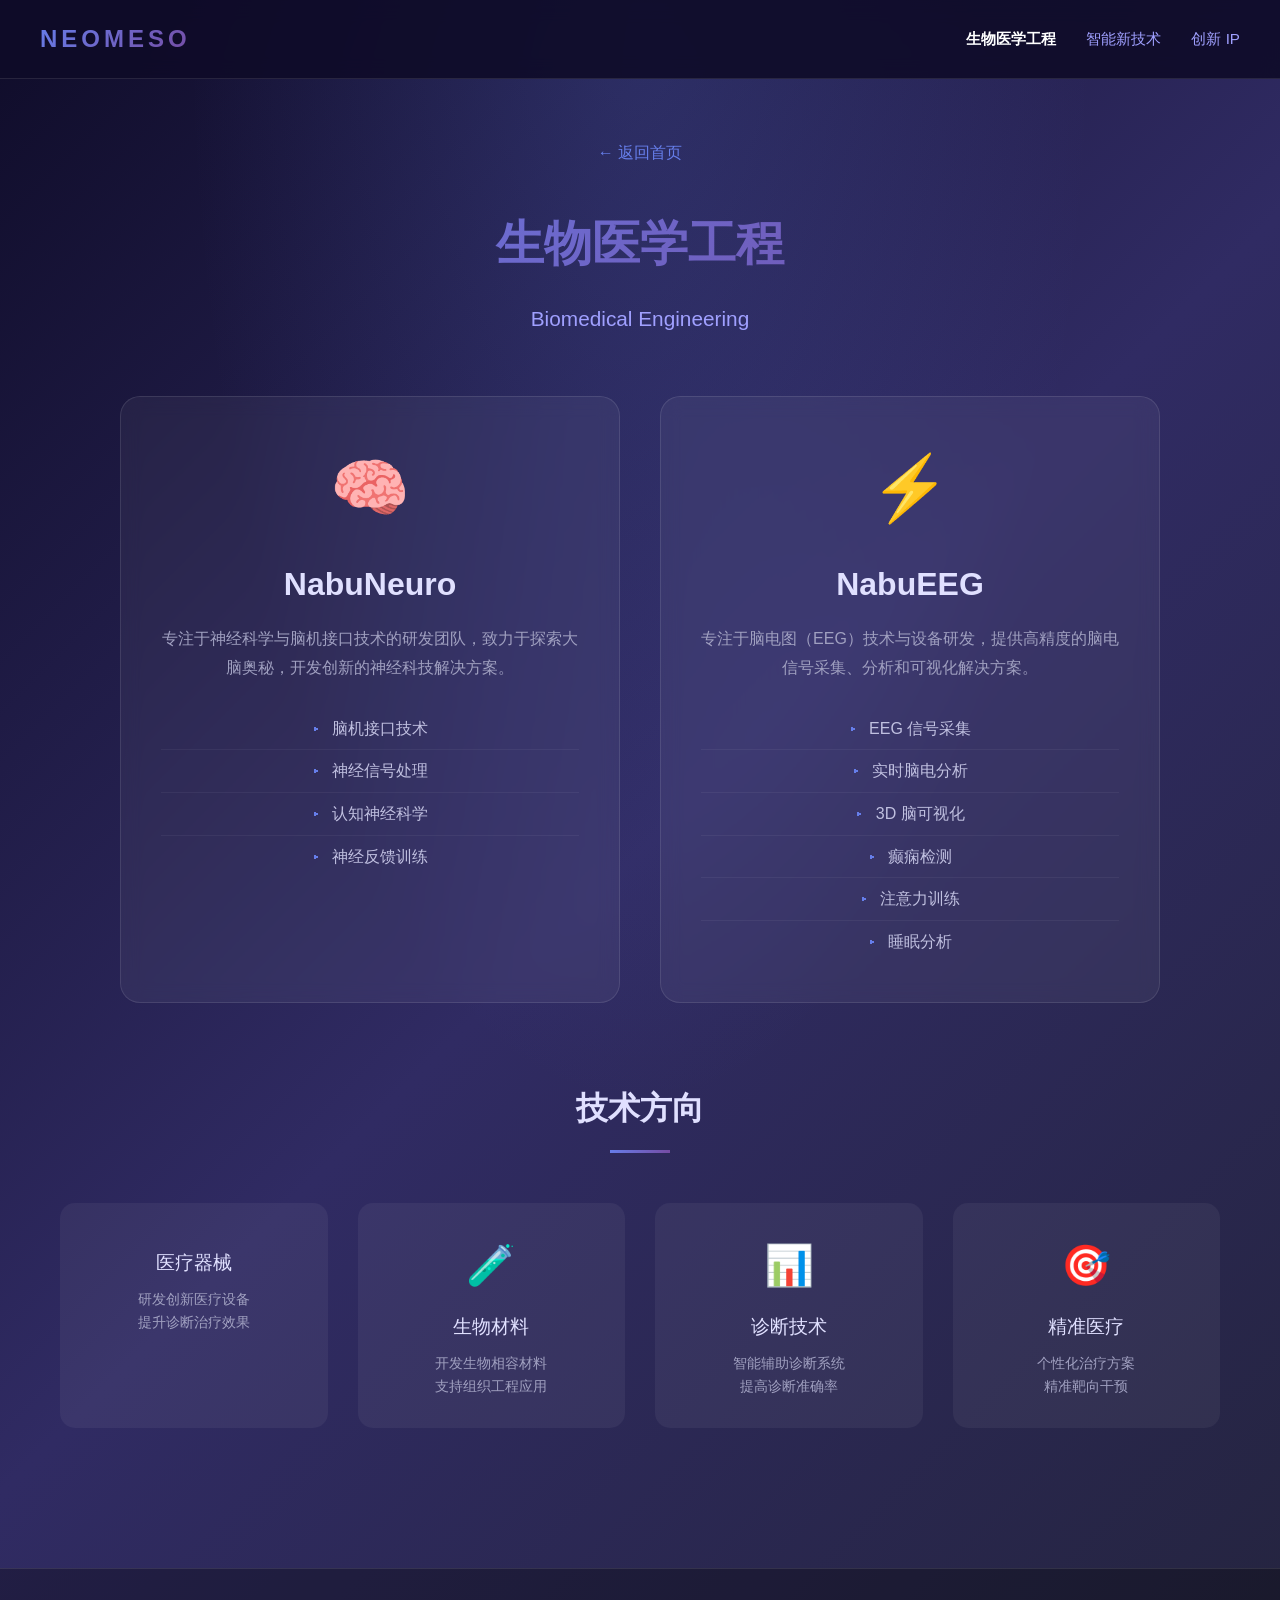
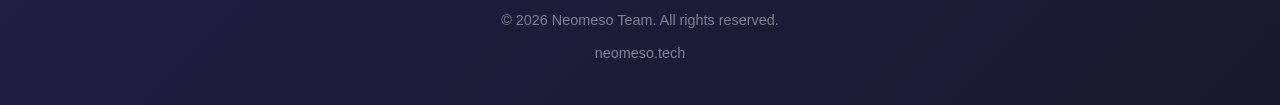
==== bioengineering.html @ b12b389d "更新网站为多页面结构，添加生物医学工程页面（NabuNeuro 和 NabuEEG）" ====
<!DOCTYPE html>
<html lang="zh-CN">
<head>
    <meta charset="UTF-8">
    <meta name="viewport" content="width=device-width, initial-scale=1.0">
    <title>生物医学工程 - Neomeso</title>
    <style>
        * {
            margin: 0;
            padding: 0;
            box-sizing: border-box;
        }

        body {
            font-family: 'Microsoft YaHei', 'PingFang SC', 'Segoe UI', sans-serif;
            background: linear-gradient(135deg, #0f0c29 0%, #302b63 50%, #24243e 100%);
            min-height: 100vh;
            color: #fff;
            line-height: 1.6;
        }

        .navbar {
            position: fixed;
            top: 0;
            left: 0;
            right: 0;
            background: rgba(15, 12, 41, 0.9);
            backdrop-filter: blur(10px);
            padding: 20px 40px;
            display: flex;
            justify-content: space-between;
            align-items: center;
            z-index: 1000;
            border-bottom: 1px solid rgba(255, 255, 255, 0.1);
        }

        .nav-logo {
            font-size: 1.5em;
            font-weight: bold;
            background: linear-gradient(135deg, #667eea 0%, #764ba2 100%);
            -webkit-background-clip: text;
            -webkit-text-fill-color: transparent;
            background-clip: text;
            text-decoration: none;
            letter-spacing: 4px;
        }

        .nav-links {
            display: flex;
            gap: 30px;
        }

        .nav-link {
            color: #a0a0ff;
            text-decoration: none;
            font-size: 0.95em;
            transition: color 0.3s ease;
        }

        .nav-link:hover {
            color: #fff;
        }

        .nav-link.active {
            color: #fff;
            font-weight: bold;
        }

        .hero {
            padding: 140px 20px 60px;
            text-align: center;
            background: radial-gradient(ellipse at top, rgba(102, 126, 234, 0.2) 0%, transparent 50%);
        }

        .page-title {
            font-size: 3em;
            margin-bottom: 20px;
            background: linear-gradient(135deg, #667eea 0%, #764ba2 100%);
            -webkit-background-clip: text;
            -webkit-text-fill-color: transparent;
            background-clip: text;
            animation: fadeInDown 1s ease-out;
        }

        .page-subtitle {
            font-size: 1.3em;
            color: #a0a0ff;
            margin-bottom: 60px;
            animation: fadeInUp 1s ease-out 0.2s both;
        }

        .section-title {
            font-size: 2em;
            text-align: center;
            margin-bottom: 50px;
            color: #e0e0ff;
            position: relative;
        }

        .section-title::after {
            content: '';
            display: block;
            width: 60px;
            height: 3px;
            background: linear-gradient(135deg, #667eea 0%, #764ba2 100%);
            margin: 15px auto 0;
        }

        .subteams {
            display: flex;
            justify-content: center;
            gap: 40px;
            flex-wrap: wrap;
            max-width: 1200px;
            margin: 0 auto 80px;
        }

        .subteam-card {
            background: rgba(255, 255, 255, 0.05);
            backdrop-filter: blur(10px);
            border: 1px solid rgba(255, 255, 255, 0.1);
            border-radius: 20px;
            padding: 40px;
            flex: 1;
            min-width: 300px;
            max-width: 500px;
            transition: all 0.3s ease;
        }

        .subteam-card:hover {
            transform: translateY(-10px);
            background: rgba(255, 255, 255, 0.08);
            border-color: rgba(102, 126, 234, 0.5);
            box-shadow: 0 20px 60px rgba(102, 126, 234, 0.3);
        }

        .subteam-icon {
            font-size: 4em;
            margin-bottom: 20px;
        }

        .subteam-name {
            font-size: 2em;
            color: #e0e0ff;
            margin-bottom: 15px;
        }

        .subteam-desc {
            font-size: 1em;
            color: #a0a0c0;
            line-height: 1.8;
            margin-bottom: 25px;
        }

        .tech-list {
            list-style: none;
            padding: 0;
        }

        .tech-list li {
            padding: 8px 0;
            color: #c0c0e0;
            border-bottom: 1px solid rgba(255, 255, 255, 0.05);
        }

        .tech-list li:last-child {
            border-bottom: none;
        }

        .tech-list li::before {
            content: '▸ ';
            color: #667eea;
            margin-right: 8px;
        }

        .features {
            max-width: 1200px;
            margin: 0 auto 80px;
            padding: 0 20px;
        }

        .feature-grid {
            display: grid;
            grid-template-columns: repeat(auto-fit, minmax(250px, 1fr));
            gap: 30px;
        }

        .feature-item {
            background: rgba(255, 255, 255, 0.05);
            border-radius: 15px;
            padding: 30px;
            text-align: center;
            transition: all 0.3s ease;
        }

        .feature-item:hover {
            background: rgba(255, 255, 255, 0.08);
            transform: translateY(-5px);
        }

        .feature-icon {
            font-size: 2.5em;
            margin-bottom: 15px;
        }

        .feature-title {
            font-size: 1.2em;
            color: #e0e0ff;
            margin-bottom: 10px;
        }

        .feature-desc {
            font-size: 0.9em;
            color: #a0a0c0;
        }

        .footer {
            background: rgba(0, 0, 0, 0.3);
            padding: 40px 20px;
            text-align: center;
            border-top: 1px solid rgba(255, 255, 255, 0.1);
        }

        .footer p {
            color: #808090;
            font-size: 0.9em;
        }

        .back-link {
            display: inline-block;
            margin-bottom: 40px;
            color: #667eea;
            text-decoration: none;
            font-size: 1em;
            transition: all 0.3s ease;
        }

        .back-link:hover {
            color: #a0a0ff;
            transform: translateX(-5px);
        }

        @keyframes fadeInDown {
            from {
                opacity: 0;
                transform: translateY(-30px);
            }
            to {
                opacity: 1;
                transform: translateY(0);
            }
        }

        @keyframes fadeInUp {
            from {
                opacity: 0;
                transform: translateY(30px);
            }
            to {
                opacity: 1;
                transform: translateY(0);
            }
        }

        @media (max-width: 768px) {
            .navbar {
                padding: 15px 20px;
                flex-direction: column;
                gap: 15px;
            }
            .nav-links {
                gap: 20px;
            }
            .page-title {
                font-size: 2em;
            }
            .subteams {
                flex-direction: column;
                align-items: center;
            }
            .subteam-card {
                max-width: 100%;
            }
        }
    </style>
</head>
<body>
    <nav class="navbar">
        <a href="index.html" class="nav-logo">NEOMESO</a>
        <div class="nav-links">
            <a href="bioengineering.html" class="nav-link active">生物医学工程</a>
            <a href="ai.html" class="nav-link">智能新技术</a>
            <a href="ip.html" class="nav-link">创新 IP</a>
        </div>
    </nav>

    <div class="hero">
        <a href="index.html" class="back-link">← 返回首页</a>
        <h1 class="page-title">生物医学工程</h1>
        <p class="page-subtitle">Biomedical Engineering</p>

        <div class="subteams">
            <div class="subteam-card">
                <div class="subteam-icon">🧠</div>
                <h2 class="subteam-name">NabuNeuro</h2>
                <p class="subteam-desc">
                    专注于神经科学与脑机接口技术的研发团队，致力于探索大脑奥秘，开发创新的神经科技解决方案。
                </p>
                <ul class="tech-list">
                    <li>脑机接口技术</li>
                    <li>神经信号处理</li>
                    <li>认知神经科学</li>
                    <li>神经反馈训练</li>
                </ul>
            </div>

            <div class="subteam-card">
                <div class="subteam-icon">⚡</div>
                <h2 class="subteam-name">NabuEEG</h2>
                <p class="subteam-desc">
                    专注于脑电图（EEG）技术与设备研发，提供高精度的脑电信号采集、分析和可视化解决方案。
                </p>
                <ul class="tech-list">
                    <li>EEG 信号采集</li>
                    <li>实时脑电分析</li>
                    <li>3D 脑可视化</li>
                    <li>癫痫检测</li>
                    <li>注意力训练</li>
                    <li>睡眠分析</li>
                </ul>
            </div>
        </div>

        <h2 class="section-title">技术方向</h2>
        <div class="features">
            <div class="feature-grid">
                <div class="feature-item">
                    <div class="feature-icon"></div>
                    <div class="feature-title">医疗器械</div>
                    <div class="feature-desc">研发创新医疗设备<br>提升诊断治疗效果</div>
                </div>
                <div class="feature-item">
                    <div class="feature-icon">🧪</div>
                    <div class="feature-title">生物材料</div>
                    <div class="feature-desc">开发生物相容材料<br>支持组织工程应用</div>
                </div>
                <div class="feature-item">
                    <div class="feature-icon">📊</div>
                    <div class="feature-title">诊断技术</div>
                    <div class="feature-desc">智能辅助诊断系统<br>提高诊断准确率</div>
                </div>
                <div class="feature-item">
                    <div class="feature-icon">🎯</div>
                    <div class="feature-title">精准医疗</div>
                    <div class="feature-desc">个性化治疗方案<br>精准靶向干预</div>
                </div>
            </div>
        </div>
    </div>

    <footer class="footer">
        <p>© 2026 Neomeso Team. All rights reserved.</p>
        <p style="margin-top: 10px;">neomeso.tech</p>
    </footer>
</body>
</html>
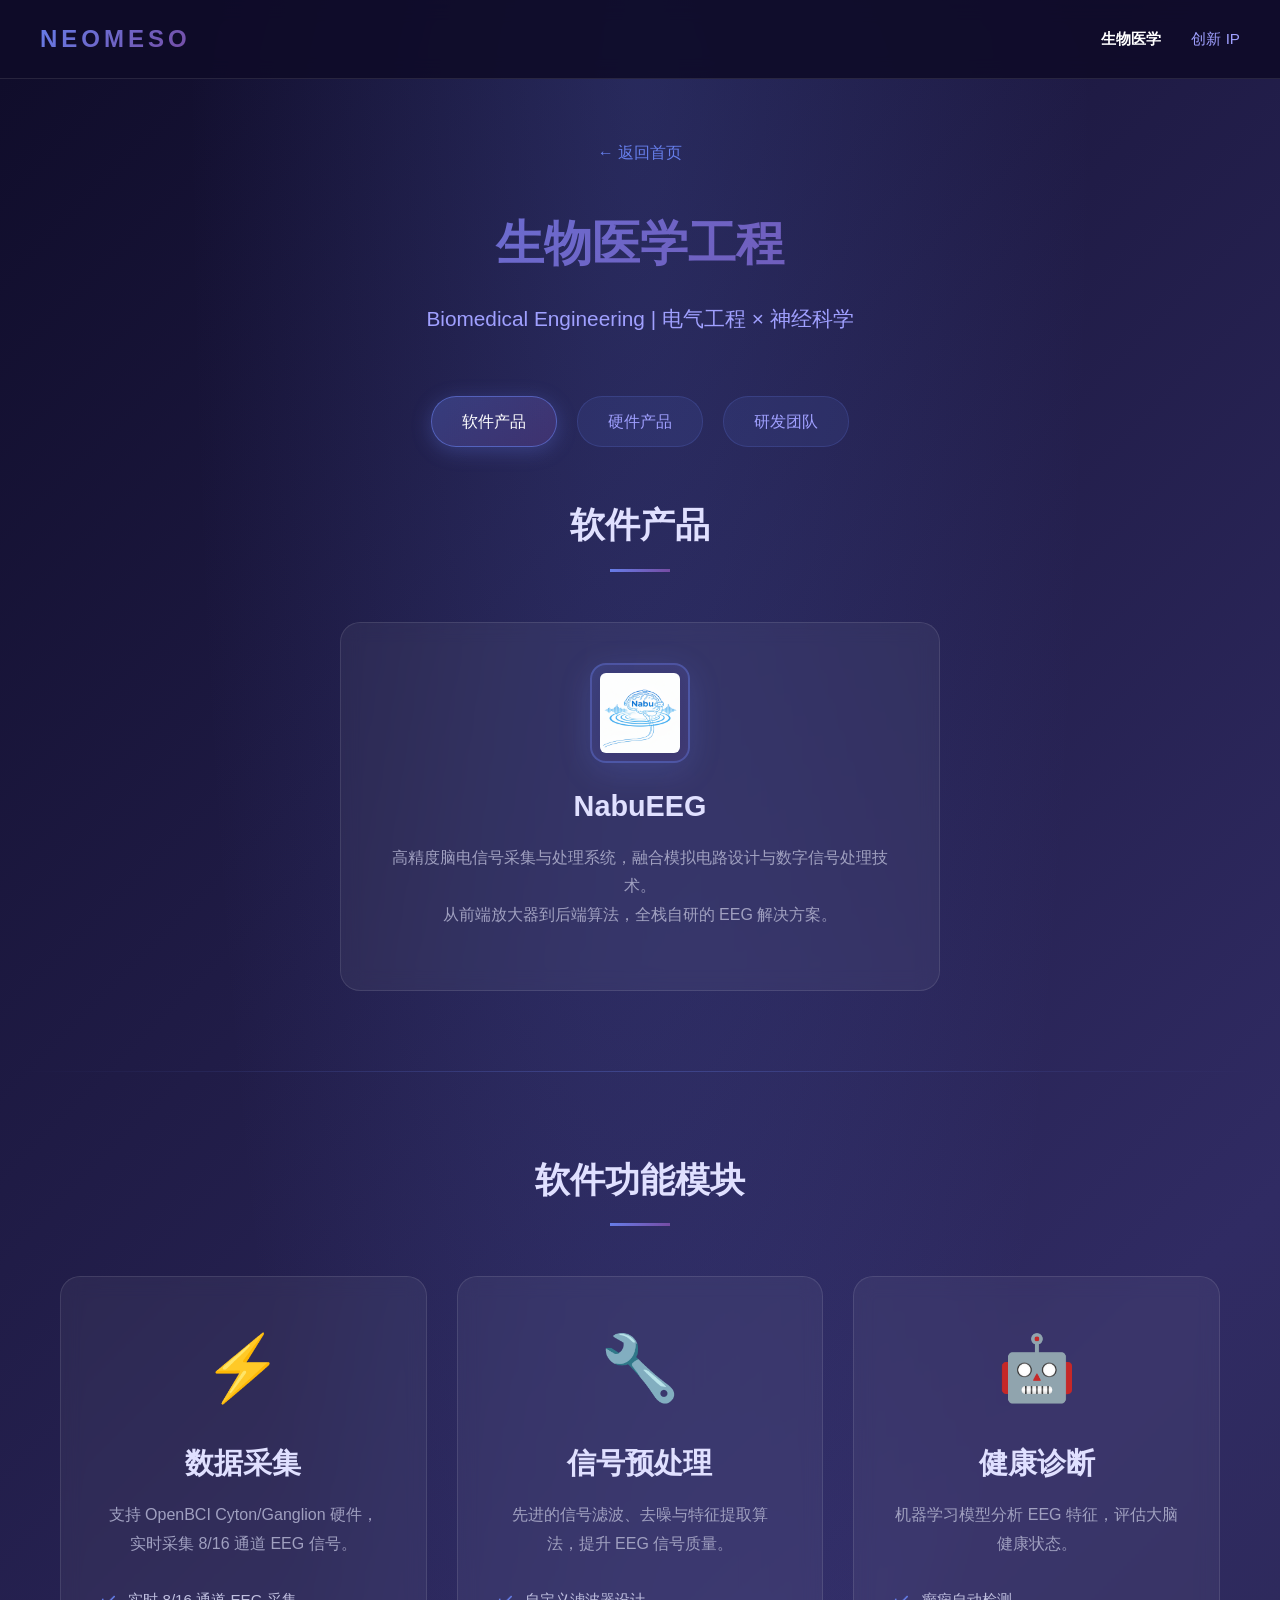
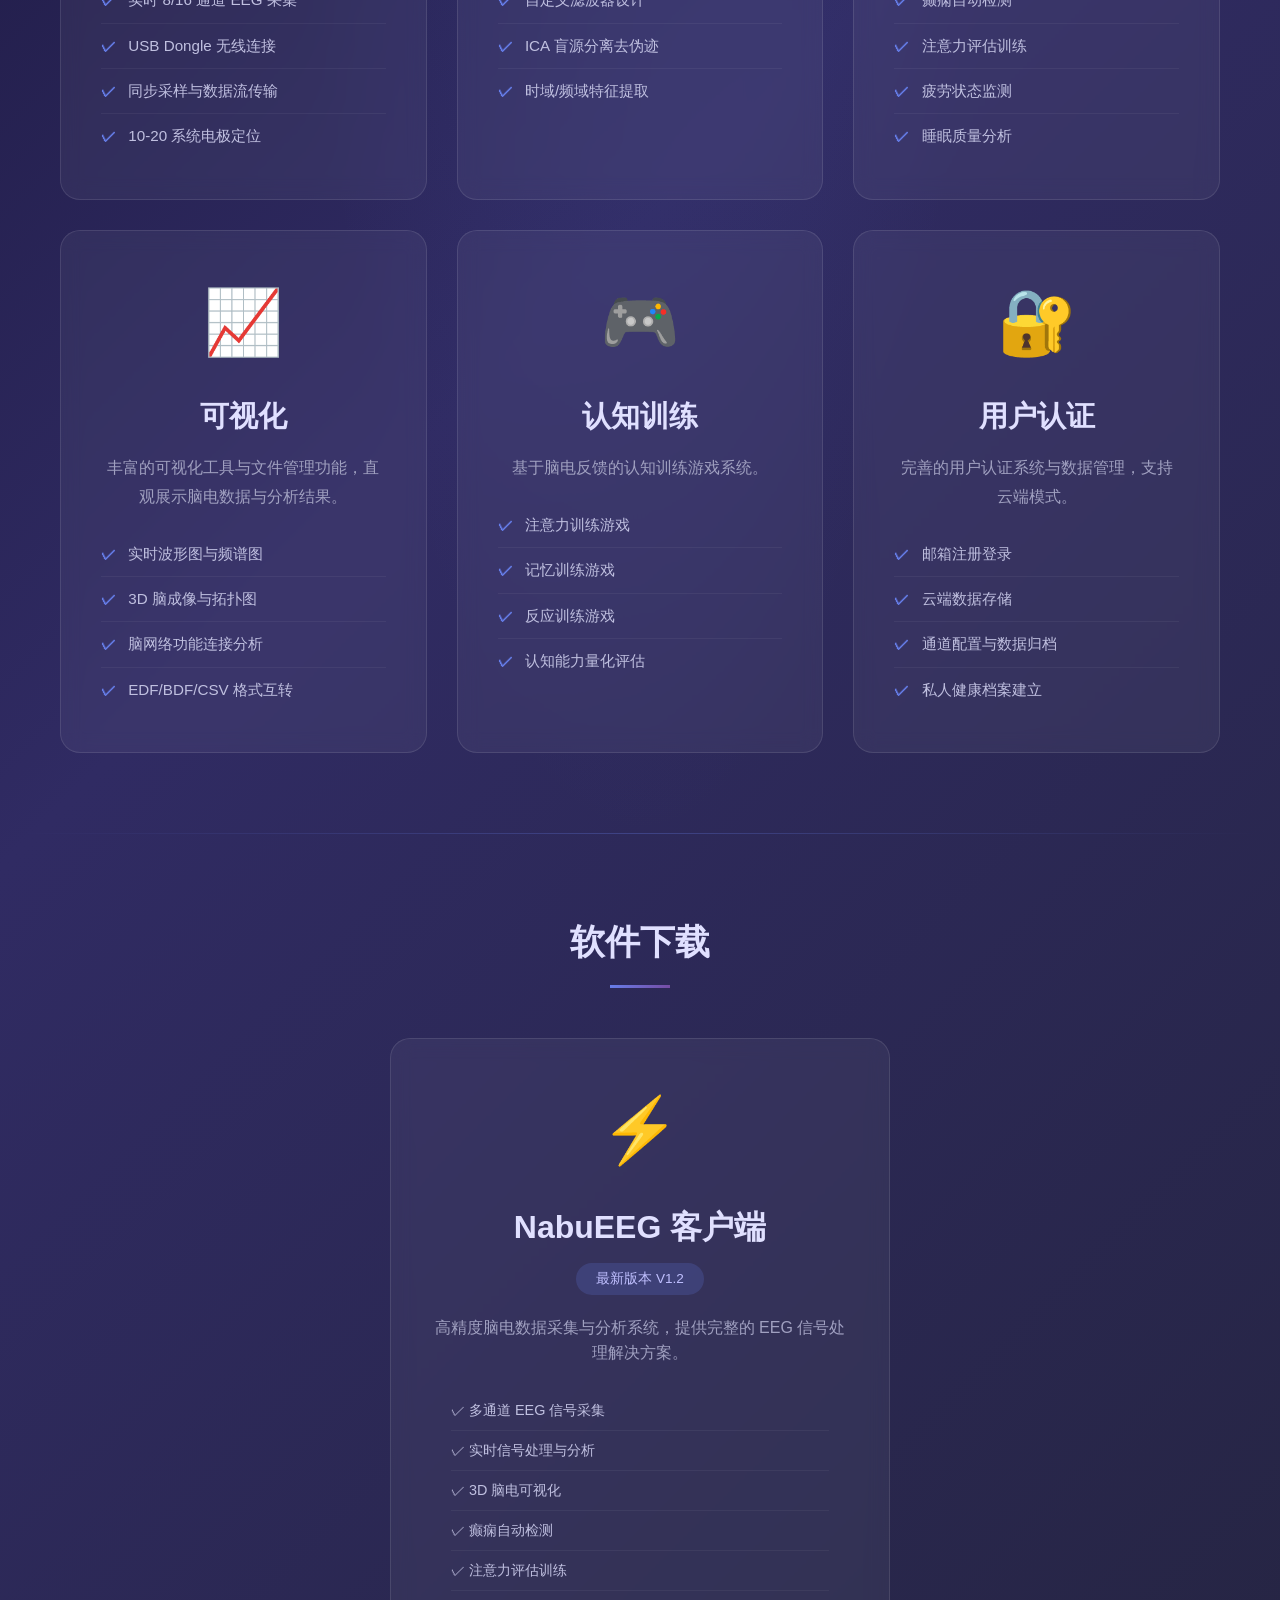
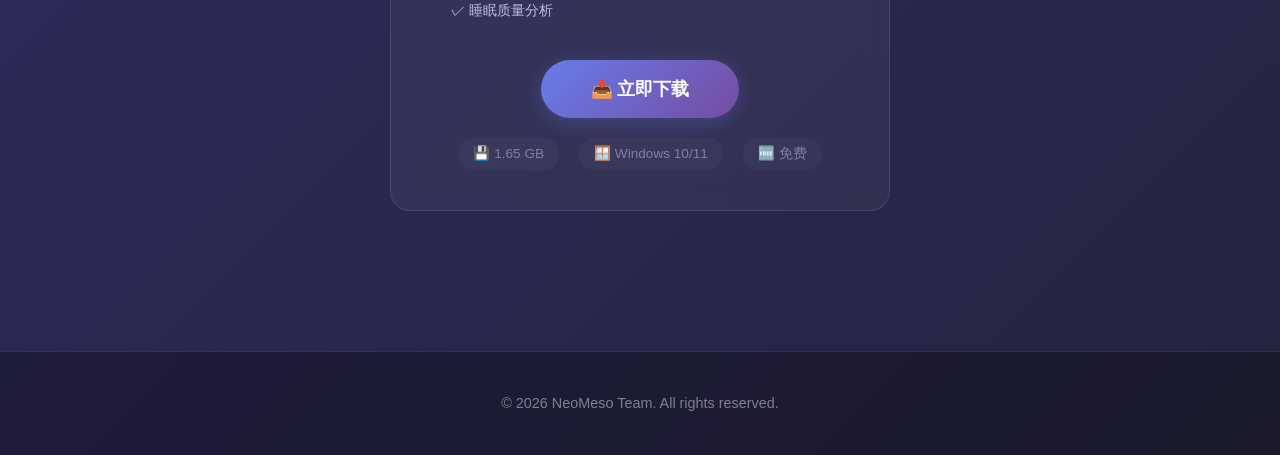
==== commit 0266b497: "大更新" ====
--- a/bioengineering.html
+++ b/bioengineering.html
@@ -3,293 +3,15 @@
 <head>
     <meta charset="UTF-8">
     <meta name="viewport" content="width=device-width, initial-scale=1.0">
-    <title>生物医学工程 - Neomeso</title>
-    <style>
-        * {
-            margin: 0;
-            padding: 0;
-            box-sizing: border-box;
-        }
-
-        body {
-            font-family: 'Microsoft YaHei', 'PingFang SC', 'Segoe UI', sans-serif;
-            background: linear-gradient(135deg, #0f0c29 0%, #302b63 50%, #24243e 100%);
-            min-height: 100vh;
-            color: #fff;
-            line-height: 1.6;
-        }
-
-        .navbar {
-            position: fixed;
-            top: 0;
-            left: 0;
-            right: 0;
-            background: rgba(15, 12, 41, 0.9);
-            backdrop-filter: blur(10px);
-            padding: 20px 40px;
-            display: flex;
-            justify-content: space-between;
-            align-items: center;
-            z-index: 1000;
-            border-bottom: 1px solid rgba(255, 255, 255, 0.1);
-        }
-
-        .nav-logo {
-            font-size: 1.5em;
-            font-weight: bold;
-            background: linear-gradient(135deg, #667eea 0%, #764ba2 100%);
-            -webkit-background-clip: text;
-            -webkit-text-fill-color: transparent;
-            background-clip: text;
-            text-decoration: none;
-            letter-spacing: 4px;
-        }
-
-        .nav-links {
-            display: flex;
-            gap: 30px;
-        }
-
-        .nav-link {
-            color: #a0a0ff;
-            text-decoration: none;
-            font-size: 0.95em;
-            transition: color 0.3s ease;
-        }
-
-        .nav-link:hover {
-            color: #fff;
-        }
-
-        .nav-link.active {
-            color: #fff;
-            font-weight: bold;
-        }
-
-        .hero {
-            padding: 140px 20px 60px;
-            text-align: center;
-            background: radial-gradient(ellipse at top, rgba(102, 126, 234, 0.2) 0%, transparent 50%);
-        }
-
-        .page-title {
-            font-size: 3em;
-            margin-bottom: 20px;
-            background: linear-gradient(135deg, #667eea 0%, #764ba2 100%);
-            -webkit-background-clip: text;
-            -webkit-text-fill-color: transparent;
-            background-clip: text;
-            animation: fadeInDown 1s ease-out;
-        }
-
-        .page-subtitle {
-            font-size: 1.3em;
-            color: #a0a0ff;
-            margin-bottom: 60px;
-            animation: fadeInUp 1s ease-out 0.2s both;
-        }
-
-        .section-title {
-            font-size: 2em;
-            text-align: center;
-            margin-bottom: 50px;
-            color: #e0e0ff;
-            position: relative;
-        }
-
-        .section-title::after {
-            content: '';
-            display: block;
-            width: 60px;
-            height: 3px;
-            background: linear-gradient(135deg, #667eea 0%, #764ba2 100%);
-            margin: 15px auto 0;
-        }
-
-        .subteams {
-            display: flex;
-            justify-content: center;
-            gap: 40px;
-            flex-wrap: wrap;
-            max-width: 1200px;
-            margin: 0 auto 80px;
-        }
-
-        .subteam-card {
-            background: rgba(255, 255, 255, 0.05);
-            backdrop-filter: blur(10px);
-            border: 1px solid rgba(255, 255, 255, 0.1);
-            border-radius: 20px;
-            padding: 40px;
-            flex: 1;
-            min-width: 300px;
-            max-width: 500px;
-            transition: all 0.3s ease;
-        }
-
-        .subteam-card:hover {
-            transform: translateY(-10px);
-            background: rgba(255, 255, 255, 0.08);
-            border-color: rgba(102, 126, 234, 0.5);
-            box-shadow: 0 20px 60px rgba(102, 126, 234, 0.3);
-        }
-
-        .subteam-icon {
-            font-size: 4em;
-            margin-bottom: 20px;
-        }
-
-        .subteam-name {
-            font-size: 2em;
-            color: #e0e0ff;
-            margin-bottom: 15px;
-        }
-
-        .subteam-desc {
-            font-size: 1em;
-            color: #a0a0c0;
-            line-height: 1.8;
-            margin-bottom: 25px;
-        }
-
-        .tech-list {
-            list-style: none;
-            padding: 0;
-        }
-
-        .tech-list li {
-            padding: 8px 0;
-            color: #c0c0e0;
-            border-bottom: 1px solid rgba(255, 255, 255, 0.05);
-        }
-
-        .tech-list li:last-child {
-            border-bottom: none;
-        }
-
-        .tech-list li::before {
-            content: '▸ ';
-            color: #667eea;
-            margin-right: 8px;
-        }
-
-        .features {
-            max-width: 1200px;
-            margin: 0 auto 80px;
-            padding: 0 20px;
-        }
-
-        .feature-grid {
-            display: grid;
-            grid-template-columns: repeat(auto-fit, minmax(250px, 1fr));
-            gap: 30px;
-        }
-
-        .feature-item {
-            background: rgba(255, 255, 255, 0.05);
-            border-radius: 15px;
-            padding: 30px;
-            text-align: center;
-            transition: all 0.3s ease;
-        }
-
-        .feature-item:hover {
-            background: rgba(255, 255, 255, 0.08);
-            transform: translateY(-5px);
-        }
-
-        .feature-icon {
-            font-size: 2.5em;
-            margin-bottom: 15px;
-        }
-
-        .feature-title {
-            font-size: 1.2em;
-            color: #e0e0ff;
-            margin-bottom: 10px;
-        }
-
-        .feature-desc {
-            font-size: 0.9em;
-            color: #a0a0c0;
-        }
-
-        .footer {
-            background: rgba(0, 0, 0, 0.3);
-            padding: 40px 20px;
-            text-align: center;
-            border-top: 1px solid rgba(255, 255, 255, 0.1);
-        }
-
-        .footer p {
-            color: #808090;
-            font-size: 0.9em;
-        }
-
-        .back-link {
-            display: inline-block;
-            margin-bottom: 40px;
-            color: #667eea;
-            text-decoration: none;
-            font-size: 1em;
-            transition: all 0.3s ease;
-        }
-
-        .back-link:hover {
-            color: #a0a0ff;
-            transform: translateX(-5px);
-        }
-
-        @keyframes fadeInDown {
-            from {
-                opacity: 0;
-                transform: translateY(-30px);
-            }
-            to {
-                opacity: 1;
-                transform: translateY(0);
-            }
-        }
-
-        @keyframes fadeInUp {
-            from {
-                opacity: 0;
-                transform: translateY(30px);
-            }
-            to {
-                opacity: 1;
-                transform: translateY(0);
-            }
-        }
-
-        @media (max-width: 768px) {
-            .navbar {
-                padding: 15px 20px;
-                flex-direction: column;
-                gap: 15px;
-            }
-            .nav-links {
-                gap: 20px;
-            }
-            .page-title {
-                font-size: 2em;
-            }
-            .subteams {
-                flex-direction: column;
-                align-items: center;
-            }
-            .subteam-card {
-                max-width: 100%;
-            }
-        }
-    </style>
+    <title>生物医学工程 - NeoMeso</title>
+    <link rel="icon" href="resources/favicon.png" type="image/png">
+    <link rel="stylesheet" href="css/bioengineering.css">
 </head>
 <body>
     <nav class="navbar">
         <a href="index.html" class="nav-logo">NEOMESO</a>
         <div class="nav-links">
-            <a href="bioengineering.html" class="nav-link active">生物医学工程</a>
-            <a href="ai.html" class="nav-link">智能新技术</a>
+            <a href="bioengineering.html" class="nav-link active">生物医学</a>
             <a href="ip.html" class="nav-link">创新 IP</a>
         </div>
     </nav>
@@ -297,70 +19,569 @@
     <div class="hero">
         <a href="index.html" class="back-link">← 返回首页</a>
         <h1 class="page-title">生物医学工程</h1>
-        <p class="page-subtitle">Biomedical Engineering</p>
-
-        <div class="subteams">
-            <div class="subteam-card">
-                <div class="subteam-icon">🧠</div>
-                <h2 class="subteam-name">NabuNeuro</h2>
-                <p class="subteam-desc">
-                    专注于神经科学与脑机接口技术的研发团队，致力于探索大脑奥秘，开发创新的神经科技解决方案。
-                </p>
-                <ul class="tech-list">
-                    <li>脑机接口技术</li>
-                    <li>神经信号处理</li>
-                    <li>认知神经科学</li>
-                    <li>神经反馈训练</li>
-                </ul>
-            </div>
-
-            <div class="subteam-card">
-                <div class="subteam-icon">⚡</div>
-                <h2 class="subteam-name">NabuEEG</h2>
-                <p class="subteam-desc">
-                    专注于脑电图（EEG）技术与设备研发，提供高精度的脑电信号采集、分析和可视化解决方案。
-                </p>
-                <ul class="tech-list">
-                    <li>EEG 信号采集</li>
-                    <li>实时脑电分析</li>
-                    <li>3D 脑可视化</li>
-                    <li>癫痫检测</li>
-                    <li>注意力训练</li>
-                    <li>睡眠分析</li>
-                </ul>
-            </div>
-        </div>
-
-        <h2 class="section-title">技术方向</h2>
-        <div class="features">
-            <div class="feature-grid">
-                <div class="feature-item">
-                    <div class="feature-icon"></div>
-                    <div class="feature-title">医疗器械</div>
-                    <div class="feature-desc">研发创新医疗设备<br>提升诊断治疗效果</div>
-                </div>
-                <div class="feature-item">
-                    <div class="feature-icon">🧪</div>
-                    <div class="feature-title">生物材料</div>
-                    <div class="feature-desc">开发生物相容材料<br>支持组织工程应用</div>
-                </div>
-                <div class="feature-item">
-                    <div class="feature-icon">📊</div>
-                    <div class="feature-title">诊断技术</div>
-                    <div class="feature-desc">智能辅助诊断系统<br>提高诊断准确率</div>
-                </div>
-                <div class="feature-item">
-                    <div class="feature-icon">🎯</div>
-                    <div class="feature-title">精准医疗</div>
-                    <div class="feature-desc">个性化治疗方案<br>精准靶向干预</div>
-                </div>
-            </div>
+        <p class="page-subtitle">Biomedical Engineering | 电气工程 × 神经科学</p>
+
+        <!-- 次级导航菜单 -->
+        <div class="sub-nav">
+            <a href="#software" class="sub-nav-link active" data-section="software">软件产品</a>
+            <a href="#hardware" class="sub-nav-link" data-section="hardware">硬件产品</a>
+            <a href="#team" class="sub-nav-link" data-section="team">研发团队</a>
+        </div>
+
+        <!-- 软件产品区 -->
+        <div id="software-section" class="content-section active">
+            <h2 class="section-title">软件产品</h2>
+            <div class="products-grid">
+                <div class="product-card" style="grid-column: span 2; max-width: 600px; margin: 0 auto;">
+                    <img src="resources/NabEEG_logo.png" alt="NabuEEG Logo" class="product-logo">
+                    <h3 class="product-name">NabuEEG</h3>
+                    <p class="product-desc">
+                        高精度脑电信号采集与处理系统，融合模拟电路设计与数字信号处理技术。<br>
+                        从前端放大器到后端算法，全栈自研的 EEG 解决方案。
+                    </p>
+                </div>
+            </div>
+
+            <div class="section-divider"></div>
+
+            <!-- 功能模块区 -->
+            <h2 class="section-title">软件功能模块</h2>
+        <div class="products-grid">
+            <div class="product-card">
+                <div class="product-icon">⚡</div>
+                <h3 class="product-name">数据采集</h3>
+                <p class="product-desc">
+                    支持 OpenBCI Cyton/Ganglion 硬件，实时采集 8/16 通道 EEG 信号。
+                </p>
+                <ul class="product-features">
+                    <li>实时 8/16 通道 EEG 采集</li>
+                    <li>USB Dongle 无线连接</li>
+                    <li>同步采样与数据流传输</li>
+                    <li>10-20 系统电极定位</li>
+                </ul>
+            </div>
+
+            <div class="product-card">
+                <div class="product-icon">🔧</div>
+                <h3 class="product-name">信号预处理</h3>
+                <p class="product-desc">
+                    先进的信号滤波、去噪与特征提取算法，提升 EEG 信号质量。
+                </p>
+                <ul class="product-features">
+                    <li>自定义滤波器设计</li>
+                    <li>ICA 盲源分离去伪迹</li>
+                    <li>时域/频域特征提取</li>
+                </ul>
+            </div>
+
+            <div class="product-card">
+                <div class="product-icon">🤖</div>
+                <h3 class="product-name">健康诊断</h3>
+                <p class="product-desc">
+                    机器学习模型分析 EEG 特征，评估大脑健康状态。
+                </p>
+                <ul class="product-features">
+                    <li>癫痫自动检测</li>
+                    <li>注意力评估训练</li>
+                    <li>疲劳状态监测</li>
+                    <li>睡眠质量分析</li>
+                </ul>
+            </div>
+
+            <div class="product-card">
+                <div class="product-icon">📈</div>
+                <h3 class="product-name">可视化</h3>
+                <p class="product-desc">
+                    丰富的可视化工具与文件管理功能，直观展示脑电数据与分析结果。
+                </p>
+                <ul class="product-features">
+                    <li>实时波形图与频谱图</li>
+                    <li>3D 脑成像与拓扑图</li>
+                    <li>脑网络功能连接分析</li>
+                    <li>EDF/BDF/CSV 格式互转</li>
+                </ul>
+            </div>
+
+            <div class="product-card">
+                <div class="product-icon">🎮</div>
+                <h3 class="product-name">认知训练</h3>
+                <p class="product-desc">
+                    基于脑电反馈的认知训练游戏系统。
+                </p>
+                <ul class="product-features">
+                    <li>注意力训练游戏</li>
+                    <li>记忆训练游戏</li>
+                    <li>反应训练游戏</li>
+                    <li>认知能力量化评估</li>
+                </ul>
+            </div>
+
+            <div class="product-card">
+                <div class="product-icon">🔐</div>
+                <h3 class="product-name">用户认证</h3>
+                <p class="product-desc">
+                    完善的用户认证系统与数据管理，支持云端模式。
+                </p>
+                <ul class="product-features">
+                    <li>邮箱注册登录</li>
+                    <li>云端数据存储</li>
+                    <li>通道配置与数据归档</li>
+                    <li>私人健康档案建立</li>
+                </ul>
+            </div>
+        </div>
+
+        <div class="section-divider"></div>
+
+        <!-- 软件下载区 -->
+        <h2 class="section-title">软件下载</h2>
+        <div class="download-grid">
+            <div class="download-card">
+                <div class="download-icon">⚡</div>
+                <h3 class="download-name">NabuEEG 客户端</h3>
+                <p class="download-version">最新版本 V1.2</p>
+                <p class="download-desc">
+                    高精度脑电数据采集与分析系统，提供完整的 EEG 信号处理解决方案。
+                </p>
+                <ul class="download-features">
+                    <li>✓ 多通道 EEG 信号采集</li>
+                    <li>✓ 实时信号处理与分析</li>
+                    <li>✓ 3D 脑电可视化</li>
+                    <li>✓ 癫痫自动检测</li>
+                    <li>✓ 注意力评估训练</li>
+                    <li>✓ 睡眠质量分析</li>
+                </ul>
+                <a href="nabueeg-download.html" class="download-btn">
+                    📥 立即下载
+                </a>
+                <div class="download-meta">
+                    <span class="meta-item">💾 1.65 GB</span>
+                    <span class="meta-item">🪟 Windows 10/11</span>
+                    <span class="meta-item">🆓 免费</span>
+                </div>
+            </div>
+        </div>
+        </div>
+
+        <!-- 硬件产品区 -->
+        <div id="hardware-section" class="content-section">
+            <h2 class="section-title">硬件产品</h2>
+            <p class="section-intro">
+                便携式经颅磁刺激系统，采用先进的线圈设计与电源管理技术，<br>
+                为失眠、抑郁症等神经精神疾病提供非药物干预解决方案。
+            </p>
+            
+            <div class="products-grid">
+                <!-- 超紧凑磁刺激器 -->
+                <div class="product-card">
+                    <div class="product-icon">⚡</div>
+                    <h3 class="product-name">超紧凑磁刺激器</h3>
+                    <p class="product-desc">
+                        便携式 TMS 功率系统，采用高压 DC/DC 模块与高效能量回收电路，支持电池供电。
+                    </p>
+                    <ul class="product-features">
+                        <li>尺寸：20cm × 15cm × 10cm，重量＜2kg</li>
+                        <li>基于 18V 锂电池供电的双有源桥（DAB）升降压拓扑</li>
+                        <li>输出频率 1-40Hz 可调重复双向脉冲</li>
+                        <li>峰值电流达 5kA，毫秒级快速充电</li>
+                        <li>高密度储能电容模块，高效能量管理</li>
+                        <li>支持无线操作，床边治疗/居家干预</li>
+                    </ul>
+                </div>
+
+                <!-- 轻量化磁芯八字线圈 -->
+                <div class="product-card">
+                    <div class="product-icon">🔬</div>
+                    <h3 class="product-name">轻量化磁芯八字线圈</h3>
+                    <p class="product-desc">
+                        基于逆变界元法（IBEM）逆向设计的定制化线圈，实现靶点精准刺激与能效最优化。
+                    </p>
+                    <ul class="product-features">
+                        <li>尺寸：75mm × 50mm，重量约 2kg</li>
+                        <li>双 T 型磁芯结构，HiFlux 合金粉末磁芯（μ=125）</li>
+                        <li>矩形利兹线绕组设计，提升穿透深度与能量效率</li>
+                        <li>最大磁通密度达 1.2Tesla</li>
+                        <li>1100A 脉冲电流产生 97V/m 感应电场</li>
+                        <li>半值深度 1.45cm，精准覆盖前额叶等关键区域</li>
+                        <li>典型治疗模式温升＜8°C，无需主动散热</li>
+                    </ul>
+                </div>
+            </div>
+
+            <div class="section-divider"></div>
+
+            <!-- 核心技术展示 -->
+            <h2 class="section-title">核心技术优势</h2>
+            <div class="tech-showcase">
+                <div class="tech-item">
+                    <div class="tech-icon">🔋</div>
+                    <h4>高效便携式储能与脉冲电源技术</h4>
+                    <p>
+                        创新采用双有源桥（DAB）升降压拓扑，在电池电压下实现高效能量变换。
+                        储能电容毫秒级快速充电，支持最高 40Hz 频率输出，为可穿戴 TMS 治疗提供稳定、安全、便携的能量基础。
+                    </p>
+                </div>
+
+                <div class="tech-item">
+                    <div class="tech-icon">️🌙</div>
+                    <h4>多物理场仿真优化与静音设计</h4>
+                    <p>
+                        通过多物理场仿真优化结构布局，典型治疗模式（1Hz，20min）下温升低于 8°C。
+                        无需风扇或液冷等主动散热装置，实现静音、免维护的家用体验，保障长期运行可靠性。
+                    </p>
+                </div>
+
+                <div class="tech-item">
+                    <div class="tech-icon">🏠</div>
+                    <h4>便携化与居家医疗场景突破</h4>
+                    <p>
+                        整体系统重量＜4kg，支持电池供电、无线操作。
+                        打破传统 TMS 设备笨重、固定、依赖市电的局限，推动神经调控技术向基层医疗、社区康复和家庭健康场景延伸。
+                    </p>
+                </div>
+            </div>
+
+            <div class="section-divider"></div>
+
+            <!-- 产品规格参数 -->
+            <h2 class="section-title">产品规格参数</h2>
+            <div class="specs-table">
+                <table>
+                    <thead>
+                        <tr>
+                            <th>参数项目</th>
+                            <th>规格指标</th>
+                        </tr>
+                    </thead>
+                    <tbody>
+                        <tr>
+                            <td>磁刺激器尺寸</td>
+                            <td>20cm × 15cm × 10cm</td>
+                        </tr>
+                        <tr>
+                            <td>磁刺激器重量</td>
+                            <td>＜2kg</td>
+                        </tr>
+                        <tr>
+                            <td>线圈尺寸</td>
+                            <td>75mm × 50mm</td>
+                        </tr>
+                        <tr>
+                            <td>线圈重量</td>
+                            <td>约 2kg</td>
+                        </tr>
+                        <tr>
+                            <td>供电方式</td>
+                            <td>18V 锂电池供电</td>
+                        </tr>
+                        <tr>
+                            <td>输出脉冲频率</td>
+                            <td>1-40Hz 可调</td>
+                        </tr>
+                        <tr>
+                            <td>峰值输出电流</td>
+                            <td>5kA</td>
+                        </tr>
+                        <tr>
+                            <td>最大磁通密度</td>
+                            <td>1.2 Tesla</td>
+                        </tr>
+                        <tr>
+                            <td>感应电场强度</td>
+                            <td>97 V/m @ 1100A</td>
+                        </tr>
+                        <tr>
+                            <td>半值深度</td>
+                            <td>1.45 cm</td>
+                        </tr>
+                        <tr>
+                            <td>温升控制</td>
+                            <td>＜8°C (1Hz, 20min)</td>
+                        </tr>
+                        <tr>
+                            <td>通信方式</td>
+                            <td>USB Dongle 无线连接</td>
+                        </tr>
+                    </tbody>
+                </table>
+            </div>
+
+            <div class="section-divider"></div>
+
+            <!-- 制造与质量控制 -->
+            <h2 class="section-title">制造工艺与质量控制</h2>
+            <div class="manufacturing-grid">
+                <div class="manufacturing-card">
+                    <h4>🔌 电源模块制造</h4>
+                    <p>电路板 PCB 打印与元器件焊接（嘉立创 JLCPCB）→ 外壳定制（伟创力 WEdirekt）→ 组装测试（宏电子 HONTEC）</p>
+                </div>
+                <div class="manufacturing-card">
+                    <h4>🧲 线圈模块制造</h4>
+                    <p>线圈绕制与绝缘处理（华磁电子）→ 磁芯加工与装配（深圳磁研）→ 整体封装与测试校准（精测电子）</p>
+                </div>
+                <div class="manufacturing-card">
+                    <h4>✅ 质量控制体系</h4>
+                    <p>符合 ISO 13485 医疗设备质量管理体系标准，全流程质量监控，关键控制点检测，最终出货检验</p>
+                </div>
+            </div>
+
+            <div class="section-divider"></div>
+
+            <!-- 产品购买 -->
+            <h2 class="section-title">产品购买</h2>
+            <div class="purchase-section">
+                <div class="purchase-container">
+                    <div class="purchase-card">
+                        <div class="purchase-icon">🛒</div>
+                        <h3>便携经颅磁刺激器</h3>
+                        <p class="purchase-desc">
+                            创新便携式设计，支持居家使用<br>
+                            无线操作，电池供电，轻便安全
+                        </p>
+                        <a href="#" class="buy-btn" onclick="showContactModal(event)">立即购买</a>
+                    </div>
+
+                    <div class="purchase-features">
+                        <div class="feature-item">
+                            <div class="feature-icon">🔋</div>
+                            <div class="feature-text">
+                                <h4>长续航电池</h4>
+                                <p>18V 锂电池，支持多次治疗</p>
+                            </div>
+                        </div>
+                        <div class="feature-item">
+                            <div class="feature-icon">📱</div>
+                            <div class="feature-text">
+                                <h4>智能控制</h4>
+                                <p>USB Dongle 无线连接，便捷操作</p>
+                            </div>
+                        </div>
+                        <div class="feature-item">
+                            <div class="feature-icon">🛡️</div>
+                            <div class="feature-text">
+                                <h4>安全保障</h4>
+                                <p>符合医疗设备安全标准</p>
+                            </div>
+                        </div>
+                        <div class="feature-item">
+                            <div class="feature-icon">📦</div>
+                            <div class="feature-text">
+                                <h4>全国包邮</h4>
+                                <p>免费配送，售后无忧</p>
+                            </div>
+                        </div>
+                    </div>
+                </div>
+            </div>
+        </div>
+
+        <!-- 团队介绍区 -->
+        <div id="team-section" class="content-section">
+        <h2 class="section-title" id="team">研发团队</h2>
+        <div class="team-section">
+            
+            <!-- 团队介绍卡片 -->
+            <div class="team-container">
+                <div class="team-card">
+                    <div class="team-icon">⚡🧠</div>
+                    <h2 class="team-name">NabuNeuro</h2>
+                    <p class="team-slogan">工程思维 × 神经科学 × 技术创新</p>
+                    <p class="team-desc">
+                        由电气工程师与神经科学家组成的跨学科研发团队，<br>
+                        融合电子工程、信号处理与脑科学，开发创新的神经科技解决方案。<br>
+                        用工程思维探索大脑奥秘，以技术创新推动脑科学发展。
+                    </p>
+                    
+                    <div class="team-mission">
+                        <h3 class="mission-title">🎯 我们的使命</h3>
+                        <p class="mission-text">
+                            通过自主研发的高精度脑电采集与分析技术，降低神经科学研究门槛，<br>
+                            让脑机接口技术走进更多实验室和应用场景。
+                        </p>
+                    </div>
+
+                    <div class="team-tech">
+                        <h3 class="tech-section-title">🔬 核心技术领域</h3>
+                        <div class="tech-tags">
+                            <span class="tech-tag">🧠 脑机接口</span>
+                            <span class="tech-tag">📊 神经信号处理</span>
+                            <span class="tech-tag">⚡ 电路设计</span>
+                            <span class="tech-tag">💻 嵌入式系统</span>
+                            <span class="tech-tag">🔬 生物电信号</span>
+                            <span class="tech-tag">🎯 神经调控技术</span>
+                            <span class="tech-tag">🤖 机器学习</span>
+                            <span class="tech-tag">📈 数据可视化</span>
+                        </div>
+                    </div>
+
+                    <div class="team-stats">
+                        <div class="stat-item">
+                            <span class="stat-number">5+</span>
+                            <span class="stat-label">年研发经验</span>
+                        </div>
+                        <div class="stat-item">
+                            <span class="stat-number">10+</span>
+                            <span class="stat-label">项核心技术</span>
+                        </div>
+                        <div class="stat-item">
+                            <span class="stat-number">100+</span>
+                            <span class="stat-label">服务用户</span>
+                        </div>
+                    </div>
+                </div>
+            </div>
+
+            <!-- 分割线 -->
+            <div class="section-divider"></div>
+
+            <!-- 团队动态 -->
+            <div class="team-news-section">
+                <h2 class="section-title">团队动态</h2>
+                <div class="news-container">
+                    <div class="news-card">
+                        <div class="news-date">2026-03</div>
+                        <h3 class="news-title">NabuEEG V1.2 版本发布</h3>
+                        <p class="news-desc">新增实时信号处理模块，优化 3D 可视化分析功能，提升用户体验。</p>
+                    </div>
+                    <div class="news-card">
+                        <div class="news-date">2026-02</div>
+                        <h3 class="news-title">技术创新突破</h3>
+                        <p class="news-desc">成功研发新一代高精度脑电信号采集技术，信噪比提升 30%。</p>
+                    </div>
+                    <div class="news-card">
+                        <div class="news-date">2026-01</div>
+                        <h3 class="news-title">用户突破 100+</h3>
+                        <p class="news-desc">感谢广大科研工作者的信任与支持，我们将继续提供更优质的产品和服务。</p>
+                    </div>
+                </div>
+            </div>
+
+            <!-- 分割线 -->
+            <div class="section-divider"></div>
+
+            <!-- 团队成员 -->
+            <div class="team-members-section">
+                <h2 class="section-title">团队成员</h2>
+                <div class="members-container">
+                    <div class="members-grid">
+                        <div class="member-card">
+                            <div class="member-avatar">👩‍</div>
+                            <h3 class="member-name">黄俊卿</h3>
+                            <p class="member-role">创始人 & CEO</p>
+                            <p class="member-desc">电气工程专业硕士</p>
+                        </div>
+                        <div class="member-card">
+                            <div class="member-avatar">👩‍</div>
+                            <h3 class="member-name">焦丽鑫</h3>
+                                <p class="member-role">首席科学家</p>
+                                <p class="member-desc">电气工程专业硕士</p>
+                            </div>
+                            <div class="member-card">
+                                <div class="member-avatar">👩</div>
+                                <h3 class="member-name">钱婧怡</h3>
+                                <p class="member-role">技术总监</p>
+                                <p class="member-desc">电气工程专业硕士</p>
+                            </div>
+                            <div class="member-card">
+                                <div class="member-avatar">👩</div>
+                                <h3 class="member-name">李苗苗</h3>
+                                <p class="member-role">硬件负责人</p>
+                                <p class="member-desc">电气工程专业硕士</p>
+                            </div>
+                        </div>
+                    </div>
+                </div>
+            </div>
+        </div>
         </div>
     </div>
 
     <footer class="footer">
-        <p>© 2026 Neomeso Team. All rights reserved.</p>
-        <p style="margin-top: 10px;">neomeso.tech</p>
+        <p>© 2026 NeoMeso Team. All rights reserved.</p>
     </footer>
+
+    <!-- 联系方式弹窗 -->
+    <div id="contact-modal" class="modal">
+        <div class="modal-content">
+            <span class="modal-close" onclick="closeContactModal()">&times;</span>
+            <div class="modal-icon">📧</div>
+            <h2 class="modal-title">联系我们</h2>
+            <p class="modal-desc">如需购买产品或咨询详情，请通过以下方式联系我们：</p>
+            <div class="contact-info">
+                <div class="contact-item">
+                    <div class="contact-icon">📱</div>
+                    <div class="contact-text">
+                        <h4>微信 / 电话</h4>
+                        <p>+86 182 6288 7656</p>
+                    </div>
+                </div>
+                <div class="contact-item">
+                    <div class="contact-icon">📧</div>
+                    <div class="contact-text">
+                        <h4>电子邮箱</h4>
+                        <p>m202572625@hust.edu.cn</p>
+                    </div>
+                </div>
+                <div class="contact-item">
+                    <div class="contact-icon">💬</div>
+                    <div class="contact-text">
+                        <h4>在线咨询</h4>
+                        <p>工作日 9:00-18:00</p>
+                    </div>
+                </div>
+            </div>
+            <button class="modal-btn" onclick="closeContactModal()">我知道了</button>
+        </div>
+    </div>
+
+    <script>
+        // 次级导航菜单切换功能
+        document.querySelectorAll('.sub-nav-link').forEach(link => {
+            link.addEventListener('click', function(e) {
+                e.preventDefault();
+                
+                // 获取目标部分
+                const targetId = this.getAttribute('data-section');
+                
+                // 移除所有激活状态
+                document.querySelectorAll('.sub-nav-link').forEach(l => l.classList.remove('active'));
+                document.querySelectorAll('.content-section').forEach(section => {
+                    section.classList.remove('active');
+                });
+                
+                // 添加当前激活状态
+                this.classList.add('active');
+                document.getElementById(`${targetId}-section`).classList.add('active');
+            });
+        });
+
+        // 联系方式弹窗功能
+        function showContactModal(event) {
+            event.preventDefault();
+            const modal = document.getElementById('contact-modal');
+            modal.style.display = 'flex';
+            setTimeout(() => {
+                modal.querySelector('.modal-content').style.opacity = '1';
+                modal.querySelector('.modal-content').style.transform = 'translateY(0)';
+            }, 10);
+        }
+
+        function closeContactModal() {
+            const modal = document.getElementById('contact-modal');
+            modal.querySelector('.modal-content').style.opacity = '0';
+            modal.querySelector('.modal-content').style.transform = 'translateY(-50px)';
+            setTimeout(() => {
+                modal.style.display = 'none';
+            }, 300);
+        }
+
+        // 点击弹窗外部关闭
+        window.onclick = function(event) {
+            const modal = document.getElementById('contact-modal');
+            if (event.target === modal) {
+                closeContactModal();
+            }
+        }
+    </script>
 </body>
 </html>
--- a/css/bioengineering.css
+++ b/css/bioengineering.css
@@ -0,0 +1,1253 @@
+/* 
+ * NeoMeso - 生物医学工程页面样式表
+ * 版本：1.0
+ * 最后更新：2026-03-21
+ */
+
+/* ==================== 全局样式 ==================== */
+* {
+    margin: 0;
+    padding: 0;
+    box-sizing: border-box;
+}
+
+body {
+    font-family: 'Microsoft YaHei', 'PingFang SC', 'Segoe UI', sans-serif;
+    background: linear-gradient(135deg, #0f0c29 0%, #302b63 50%, #24243e 100%);
+    min-height: 100vh;
+    color: #fff;
+    line-height: 1.6;
+}
+
+/* ==================== 导航栏 ==================== */
+.navbar {
+    position: fixed;
+    top: 0;
+    left: 0;
+    right: 0;
+    background: rgba(15, 12, 41, 0.9);
+    backdrop-filter: blur(10px);
+    padding: 20px 40px;
+    display: flex;
+    justify-content: space-between;
+    align-items: center;
+    z-index: 1000;
+    border-bottom: 1px solid rgba(255, 255, 255, 0.1);
+}
+
+.nav-logo {
+    font-size: 1.5em;
+    font-weight: bold;
+    background: linear-gradient(135deg, #667eea 0%, #764ba2 100%);
+    -webkit-background-clip: text;
+    -webkit-text-fill-color: transparent;
+    background-clip: text;
+    text-decoration: none;
+    letter-spacing: 4px;
+}
+
+.nav-links {
+    display: flex;
+    gap: 30px;
+}
+
+.nav-link {
+    color: #a0a0ff;
+    text-decoration: none;
+    font-size: 0.95em;
+    transition: color 0.3s ease;
+}
+
+.nav-link:hover {
+    color: #fff;
+}
+
+.nav-link.active {
+    color: #fff;
+    font-weight: bold;
+}
+
+/* ==================== Hero 区域 ==================== */
+.hero {
+    padding: 140px 20px 60px;
+    text-align: center;
+    background: radial-gradient(ellipse at top, rgba(102, 126, 234, 0.2) 0%, transparent 50%);
+}
+
+.page-title {
+    font-size: 3em;
+    margin-bottom: 20px;
+    background: linear-gradient(135deg, #667eea 0%, #764ba2 100%);
+    -webkit-background-clip: text;
+    -webkit-text-fill-color: transparent;
+    background-clip: text;
+    animation: fadeInDown 1s ease-out;
+}
+
+.page-subtitle {
+    font-size: 1.3em;
+    color: #a0a0ff;
+    margin-bottom: 60px;
+    animation: fadeInUp 1s ease-out 0.2s both;
+}
+
+/* ==================== 次级导航菜单 ==================== */
+.sub-nav {
+    display: flex;
+    justify-content: center;
+    gap: 20px;
+    margin-bottom: 50px;
+    animation: fadeInUp 1s ease-out 0.4s both;
+}
+
+.sub-nav-link {
+    color: #a0a0ff;
+    text-decoration: none;
+    font-size: 1em;
+    padding: 12px 30px;
+    border-radius: 25px;
+    background: rgba(102, 126, 234, 0.1);
+    border: 1px solid rgba(102, 126, 234, 0.2);
+    transition: all 0.3s ease;
+    font-weight: 500;
+}
+
+.sub-nav-link:hover {
+    background: rgba(102, 126, 234, 0.2);
+    border-color: rgba(102, 126, 234, 0.4);
+    color: #fff;
+    transform: translateY(-2px);
+}
+
+.sub-nav-link.active {
+    background: linear-gradient(135deg, rgba(102, 126, 234, 0.3) 0%, rgba(118, 75, 162, 0.3) 100%);
+    border-color: rgba(102, 126, 234, 0.6);
+    color: #fff;
+    box-shadow: 0 4px 20px rgba(102, 126, 234, 0.3);
+}
+
+/* ==================== 内容区域切换 ==================== */
+.content-section {
+    display: none;
+    opacity: 0;
+}
+
+.content-section.active {
+    display: block;
+    opacity: 1;
+    animation: fadeInUp 0.6s ease-out;
+}
+
+@keyframes fadeInUp {
+    from {
+        opacity: 0;
+        transform: translateY(30px);
+    }
+    to {
+        opacity: 1;
+        transform: translateY(0);
+    }
+}
+
+/* ==================== 章节标题 ==================== */
+.section-title {
+    font-size: 2.2em;
+    text-align: center;
+    margin-bottom: 50px;
+    color: #e0e0ff;
+    position: relative;
+}
+
+.section-title::after {
+    content: '';
+    display: block;
+    width: 60px;
+    height: 3px;
+    background: linear-gradient(135deg, #667eea 0%, #764ba2 100%);
+    margin: 15px auto 0;
+}
+
+.section-divider {
+    width: 100%;
+    height: 1px;
+    background: linear-gradient(90deg, transparent, rgba(102, 126, 234, 0.3), transparent);
+    margin: 80px 0;
+}
+
+/* 团队部分专用分割线 */
+.team-section .section-divider {
+    margin: 40px 0;
+    background: linear-gradient(90deg, transparent, rgba(102, 126, 234, 0.5), transparent);
+    height: 2px;
+}
+
+/* ==================== 产品卡片 ==================== */
+.products-grid {
+    display: grid;
+    grid-template-columns: repeat(auto-fit, minmax(300px, 1fr));
+    gap: 30px;
+    max-width: 1200px;
+    margin: 0 auto 60px;
+    padding: 0 20px;
+}
+
+.product-card {
+    background: rgba(255, 255, 255, 0.05);
+    backdrop-filter: blur(10px);
+    border: 1px solid rgba(255, 255, 255, 0.1);
+    border-radius: 20px;
+    padding: 40px;
+    transition: all 0.3s ease;
+    text-align: center;
+}
+
+.product-card:hover {
+    transform: translateY(-10px);
+    background: rgba(255, 255, 255, 0.08);
+    border-color: rgba(102, 126, 234, 0.5);
+    box-shadow: 0 20px 60px rgba(102, 126, 234, 0.3);
+}
+
+.product-icon {
+    font-size: 4em;
+    margin-bottom: 20px;
+}
+
+.product-logo {
+    width: 100px;
+    height: 100px;
+    object-fit: contain;
+    margin-bottom: 20px;
+    display: block;
+    margin-left: auto;
+    margin-right: auto;
+    border-radius: 16px;
+    background: linear-gradient(135deg, rgba(102, 126, 234, 0.15) 0%, rgba(118, 75, 162, 0.15) 100%);
+    border: 2px solid rgba(102, 126, 234, 0.4);
+    box-shadow: 0 8px 32px rgba(102, 126, 234, 0.2),
+                inset 0 0 20px rgba(102, 126, 234, 0.05);
+    padding: 8px;
+    transition: all 0.3s ease;
+}
+
+.product-logo:hover {
+    border-color: rgba(102, 126, 234, 0.7);
+    box-shadow: 0 12px 48px rgba(102, 126, 234, 0.35),
+                inset 0 0 30px rgba(102, 126, 234, 0.1);
+    transform: translateY(-2px);
+}
+
+.product-name {
+    font-size: 1.8em;
+    color: #e0e0ff;
+    margin-bottom: 15px;
+}
+
+.product-desc {
+    font-size: 1em;
+    color: #a0a0c0;
+    line-height: 1.8;
+    margin-bottom: 20px;
+}
+
+.product-features {
+    list-style: none;
+    padding: 0;
+    text-align: left;
+}
+
+.product-features li {
+    padding: 10px 0;
+    color: #c0c0e0;
+    border-bottom: 1px solid rgba(255, 255, 255, 0.05);
+    font-size: 0.95em;
+}
+
+.product-features li:last-child {
+    border-bottom: none;
+}
+
+.product-features li::before {
+    content: '✓ ';
+    color: #667eea;
+    margin-right: 8px;
+    font-weight: bold;
+}
+
+/* ==================== 下载卡片 ==================== */
+.download-grid {
+    display: flex;
+    justify-content: center;
+    gap: 30px;
+    flex-wrap: wrap;
+    max-width: 1000px;
+    margin: 0 auto;
+}
+
+.download-card {
+    background: rgba(255, 255, 255, 0.05);
+    backdrop-filter: blur(10px);
+    border: 1px solid rgba(255, 255, 255, 0.1);
+    border-radius: 20px;
+    padding: 40px;
+    text-align: center;
+    transition: all 0.3s ease;
+    max-width: 500px;
+}
+
+.download-card:hover {
+    background: rgba(255, 255, 255, 0.08);
+    border-color: rgba(102, 126, 234, 0.5);
+    transform: translateY(-5px);
+    box-shadow: 0 15px 40px rgba(102, 126, 234, 0.2);
+}
+
+.download-icon {
+    font-size: 4em;
+    margin-bottom: 20px;
+}
+
+.download-name {
+    font-size: 2em;
+    color: #e0e0ff;
+    margin-bottom: 10px;
+}
+
+.download-version {
+    display: inline-block;
+    background: rgba(102, 126, 234, 0.2);
+    color: #c0c0ff;
+    padding: 5px 20px;
+    border-radius: 20px;
+    font-size: 0.85em;
+    margin-bottom: 20px;
+}
+
+.download-desc {
+    font-size: 1em;
+    color: #a0a0c0;
+    margin-bottom: 25px;
+    line-height: 1.6;
+}
+
+.download-features {
+    list-style: none;
+    text-align: left;
+    margin-bottom: 30px;
+    padding: 0 20px;
+}
+
+.download-features li {
+    padding: 8px 0;
+    color: #c0c0e0;
+    font-size: 0.9em;
+    border-bottom: 1px solid rgba(255, 255, 255, 0.05);
+}
+
+.download-features li:last-child {
+    border-bottom: none;
+}
+
+.download-btn {
+    display: inline-block;
+    background: linear-gradient(135deg, #667eea 0%, #764ba2 100%);
+    color: #fff;
+    padding: 15px 50px;
+    border-radius: 30px;
+    text-decoration: none;
+    font-size: 1.1em;
+    font-weight: bold;
+    transition: all 0.3s ease;
+    margin-bottom: 20px;
+    box-shadow: 0 5px 20px rgba(102, 126, 234, 0.3);
+}
+
+.download-btn:hover {
+    transform: translateY(-3px);
+    box-shadow: 0 10px 30px rgba(102, 126, 234, 0.5);
+}
+
+.download-meta {
+    display: flex;
+    justify-content: center;
+    gap: 20px;
+    flex-wrap: wrap;
+}
+
+.meta-item {
+    font-size: 0.85em;
+    color: #8080a0;
+    padding: 5px 15px;
+    background: rgba(255, 255, 255, 0.03);
+    border-radius: 15px;
+}
+
+/* ==================== 团队卡片 ==================== */
+.team-section {
+    max-width: 1000px;
+    margin: 0 auto;
+    display: flex;
+    flex-direction: column;
+    gap: 60px;
+    padding: 40px 0;
+}
+
+.team-container {
+    display: flex;
+    justify-content: center;
+}
+
+.team-card {
+    background: rgba(255, 255, 255, 0.05);
+    backdrop-filter: blur(10px);
+    border: 1px solid rgba(255, 255, 255, 0.1);
+    border-radius: 20px;
+    padding: 50px;
+    text-align: center;
+    max-width: 900px;
+    margin-bottom: 0;
+}
+
+.team-icon {
+    font-size: 4em;
+    margin-bottom: 20px;
+}
+
+.team-name {
+    font-size: 2.5em;
+    color: #e0e0ff;
+    margin-bottom: 10px;
+}
+
+.team-slogan {
+    font-size: 1.1em;
+    color: #667eea;
+    margin-bottom: 25px;
+    font-weight: 500;
+}
+
+.team-desc {
+    font-size: 1.05em;
+    color: #a0a0c0;
+    line-height: 1.8;
+    margin-bottom: 35px;
+}
+
+.team-mission {
+    background: rgba(102, 126, 234, 0.1);
+    border-radius: 15px;
+    padding: 25px;
+    margin-bottom: 30px;
+}
+
+.mission-title {
+    font-size: 1.3em;
+    color: #c0c0ff;
+    margin-bottom: 15px;
+}
+
+.mission-text {
+    font-size: 1em;
+    color: #a0a0c0;
+    line-height: 1.7;
+}
+
+.team-tech {
+    margin-bottom: 30px;
+}
+
+.tech-section-title {
+    font-size: 1.2em;
+    color: #c0c0ff;
+    margin-bottom: 20px;
+    text-align: center;
+}
+
+.tech-tags {
+    display: flex;
+    justify-content: center;
+    flex-wrap: wrap;
+    gap: 12px;
+}
+
+.tech-tag {
+    background: rgba(102, 126, 234, 0.15);
+    color: #c0c0ff;
+    padding: 8px 18px;
+    border-radius: 20px;
+    font-size: 0.9em;
+    transition: all 0.3s ease;
+}
+
+.tech-tag:hover {
+    background: rgba(102, 126, 234, 0.3);
+    transform: translateY(-2px);
+}
+
+.team-stats {
+    display: flex;
+    justify-content: center;
+    gap: 50px;
+    margin-top: 30px;
+    padding-top: 30px;
+    border-top: 1px solid rgba(255, 255, 255, 0.1);
+}
+
+.stat-item {
+    text-align: center;
+}
+
+.stat-number {
+    display: block;
+    font-size: 2.5em;
+    font-weight: bold;
+    background: linear-gradient(135deg, #667eea 0%, #764ba2 100%);
+    -webkit-background-clip: text;
+    -webkit-text-fill-color: transparent;
+    background-clip: text;
+    margin-bottom: 8px;
+}
+
+.stat-label {
+    font-size: 0.9em;
+    color: #8080a0;
+}
+
+/* ==================== 团队动态 ==================== */
+.team-news-section {
+    background: rgba(255, 255, 255, 0.03);
+    backdrop-filter: blur(10px);
+    border: 1px solid rgba(255, 255, 255, 0.1);
+    border-radius: 20px;
+    padding: 40px;
+    max-width: 900px;
+    margin: 0 auto;
+}
+
+.news-container {
+    display: flex;
+    flex-direction: column;
+    gap: 25px;
+    margin-top: 30px;
+}
+
+.news-card {
+    background: rgba(102, 126, 234, 0.1);
+    border-radius: 15px;
+    padding: 25px;
+    transition: all 0.3s ease;
+}
+
+.news-card:hover {
+    background: rgba(102, 126, 234, 0.15);
+    transform: translateY(-2px);
+}
+
+.news-date {
+    color: #667eea;
+    font-size: 0.9em;
+    font-weight: bold;
+    margin-bottom: 10px;
+}
+
+.news-title {
+    color: #e0e0ff;
+    font-size: 1.2em;
+    margin-bottom: 10px;
+}
+
+.news-desc {
+    color: #a0a0c0;
+    line-height: 1.6;
+}
+
+/* ==================== 团队成员 ==================== */
+.team-members-section {
+    background: rgba(255, 255, 255, 0.03);
+    backdrop-filter: blur(10px);
+    border: 1px solid rgba(255, 255, 255, 0.1);
+    border-radius: 20px;
+    padding: 40px;
+    max-width: 900px;
+    margin: 0 auto;
+}
+
+.members-container {
+    margin-top: 30px;
+}
+
+.members-grid {
+    display: grid;
+    grid-template-columns: repeat(3, 1fr);
+    gap: 30px;
+}
+
+.member-card {
+    background: rgba(102, 126, 234, 0.1);
+    border-radius: 18px;
+    padding: 30px;
+    text-align: center;
+    transition: all 0.3s ease;
+    min-height: 450px;
+    display: flex;
+    flex-direction: column;
+    justify-content: center;
+    align-items: center;
+    height: 100%;
+}
+
+.member-card:hover {
+    background: rgba(102, 126, 234, 0.15);
+    transform: translateY(-2px);
+}
+
+.member-avatar {
+    font-size: 4em;
+    margin-bottom: 20px;
+    width: 120px;
+    height: 120px;
+    display: flex;
+    align-items: center;
+    justify-content: center;
+    background: rgba(102, 126, 234, 0.2);
+    border-radius: 50%;
+    margin-bottom: 25px;
+}
+
+.member-name {
+    color: #e0e0ff;
+    font-size: 1.8em;
+    margin-bottom: 12px;
+    font-weight: bold;
+}
+
+.member-role {
+    color: #667eea;
+    font-size: 1.4em;
+    font-weight: bold;
+    margin-bottom: 18px;
+    background: rgba(102, 126, 234, 0.1);
+    padding: 8px 16px;
+    border-radius: 20px;
+    display: inline-block;
+}
+
+.member-desc {
+    color: #a0a0c0;
+    line-height: 1.7;
+    font-size: 1.1em;
+    max-width: 400px;
+    margin: 0 auto;
+}
+
+/* ==================== 页脚 ==================== */
+.footer {
+    background: rgba(0, 0, 0, 0.3);
+    padding: 40px 20px;
+    text-align: center;
+    border-top: 1px solid rgba(255, 255, 255, 0.1);
+    margin-top: 80px;
+}
+
+.footer p {
+    color: #808090;
+    font-size: 0.9em;
+}
+
+/* ==================== 返回链接 ==================== */
+.back-link {
+    display: inline-block;
+    margin-bottom: 40px;
+    color: #667eea;
+    text-decoration: none;
+    font-size: 1em;
+    transition: all 0.3s ease;
+}
+
+.back-link:hover {
+    color: #a0a0ff;
+    transform: translateX(-5px);
+}
+
+/* ==================== 敬请期待 ==================== */
+.coming-soon {
+    margin-top: 20px;
+    padding: 15px 30px;
+    background: rgba(102, 126, 234, 0.1);
+    border-radius: 10px;
+    display: inline-flex;
+    align-items: center;
+    gap: 10px;
+}
+
+.coming-soon-icon {
+    font-size: 1.5em;
+}
+
+.coming-soon-text {
+    color: #a0a0ff;
+    font-size: 0.95em;
+    font-weight: 500;
+}
+
+/* ==================== 动画 ==================== */
+@keyframes fadeInDown {
+    from {
+        opacity: 0;
+        transform: translateY(-30px);
+    }
+    to {
+        opacity: 1;
+        transform: translateY(0);
+    }
+}
+
+@keyframes fadeInUp {
+    from {
+        opacity: 0;
+        transform: translateY(30px);
+    }
+    to {
+        opacity: 1;
+        transform: translateY(0);
+    }
+}
+
+/* ==================== 硬件产品新增样式 ==================== */
+
+/* 章节介绍文字 */
+.section-intro {
+    text-align: center;
+    font-size: 1.1em;
+    color: #a0a0c0;
+    max-width: 900px;
+    margin: 0 auto 50px;
+    padding: 0 20px;
+    line-height: 1.8;
+}
+
+/* 核心技术展示 */
+.tech-showcase {
+    display: grid;
+    grid-template-columns: repeat(auto-fit, minmax(280px, 1fr));
+    gap: 30px;
+    max-width: 1200px;
+    margin: 0 auto 60px;
+    padding: 0 20px;
+}
+
+.tech-item {
+    background: rgba(255, 255, 255, 0.05);
+    backdrop-filter: blur(10px);
+    border: 1px solid rgba(255, 255, 255, 0.1);
+    border-radius: 20px;
+    padding: 35px;
+    transition: all 0.3s ease;
+    text-align: left;
+}
+
+.tech-item:hover {
+    transform: translateY(-5px);
+    background: rgba(255, 255, 255, 0.08);
+    border-color: rgba(102, 126, 234, 0.5);
+    box-shadow: 0 15px 40px rgba(102, 126, 234, 0.25);
+}
+
+.tech-icon {
+    font-size: 3em;
+    margin-bottom: 20px;
+    display: block;
+}
+
+.tech-item h4 {
+    font-size: 1.4em;
+    color: #e0e0ff;
+    margin-bottom: 15px;
+    font-weight: 600;
+}
+
+.tech-item p {
+    color: #a0a0c0;
+    line-height: 1.8;
+    font-size: 0.95em;
+}
+
+/* 规格参数表格 */
+.specs-table {
+    max-width: 900px;
+    margin: 0 auto 60px;
+    padding: 0 20px;
+    overflow-x: auto;
+}
+
+.specs-table table {
+    width: 100%;
+    border-collapse: collapse;
+    background: rgba(255, 255, 255, 0.05);
+    backdrop-filter: blur(10px);
+    border-radius: 20px;
+    overflow: hidden;
+    border: 1px solid rgba(255, 255, 255, 0.1);
+}
+
+.specs-table thead {
+    background: rgba(102, 126, 234, 0.2);
+}
+
+.specs-table th {
+    padding: 20px;
+    text-align: left;
+    font-size: 1.1em;
+    color: #e0e0ff;
+    font-weight: 600;
+    border-bottom: 2px solid rgba(102, 126, 234, 0.5);
+}
+
+.specs-table td {
+    padding: 15px 20px;
+    color: #c0c0e0;
+    border-bottom: 1px solid rgba(255, 255, 255, 0.05);
+    font-size: 0.95em;
+}
+
+.specs-table tbody tr {
+    transition: background 0.3s ease;
+}
+
+.specs-table tbody tr:hover {
+    background: rgba(102, 126, 234, 0.1);
+}
+
+.specs-table tbody tr:last-child td {
+    border-bottom: none;
+}
+
+.specs-table tbody tr:nth-child(even) {
+    background: rgba(255, 255, 255, 0.03);
+}
+
+.specs-table tbody tr:nth-child(even):hover {
+    background: rgba(102, 126, 234, 0.1);
+}
+
+/* 制造工艺网格 */
+.manufacturing-grid {
+    display: grid;
+    grid-template-columns: repeat(auto-fit, minmax(280px, 1fr));
+    gap: 25px;
+    max-width: 1200px;
+    margin: 0 auto;
+    padding: 0 20px;
+}
+
+.manufacturing-card {
+    background: rgba(255, 255, 255, 0.05);
+    backdrop-filter: blur(10px);
+    border: 1px solid rgba(255, 255, 255, 0.1);
+    border-radius: 18px;
+    padding: 30px;
+    transition: all 0.3s ease;
+}
+
+.manufacturing-card:hover {
+    transform: translateY(-5px);
+    background: rgba(255, 255, 255, 0.08);
+    border-color: rgba(102, 126, 234, 0.5);
+    box-shadow: 0 15px 40px rgba(102, 126, 234, 0.25);
+}
+
+.manufacturing-card h4 {
+    font-size: 1.2em;
+    color: #e0e0ff;
+    margin-bottom: 15px;
+    font-weight: 600;
+}
+
+.manufacturing-card p {
+    color: #a0a0c0;
+    line-height: 1.7;
+    font-size: 0.95em;
+}
+
+/* ==================== 产品购买区域 ==================== */
+.purchase-section {
+    margin: 60px auto;
+    max-width: 1200px;
+    padding: 0 20px;
+}
+
+.purchase-container {
+    display: flex;
+    gap: 40px;
+    align-items: stretch;
+    flex-wrap: wrap;
+}
+
+.purchase-card {
+    flex: 1;
+    min-width: 300px;
+    max-width: 450px;
+    background: rgba(255, 255, 255, 0.05);
+    backdrop-filter: blur(10px);
+    -webkit-backdrop-filter: blur(10px);
+    border: 1px solid rgba(255, 255, 255, 0.1);
+    border-radius: 25px;
+    padding: 50px 40px;
+    text-align: center;
+    transition: all 0.3s ease;
+}
+
+.purchase-card:hover {
+    transform: translateY(-5px);
+    background: rgba(255, 255, 255, 0.08);
+    border-color: rgba(102, 126, 234, 0.5);
+    box-shadow: 0 15px 40px rgba(102, 126, 234, 0.25);
+}
+
+.purchase-icon {
+    font-size: 5em;
+    margin-bottom: 25px;
+}
+
+.purchase-card h3 {
+    font-size: 2em;
+    color: #e0e0ff;
+    margin-bottom: 20px;
+    font-weight: 600;
+}
+
+.purchase-desc {
+    color: #a0a0c0;
+    font-size: 1.1em;
+    line-height: 1.8;
+    margin-bottom: 30px;
+}
+
+.purchase-price {
+    margin: 30px 0;
+    padding: 20px;
+    background: rgba(102, 126, 234, 0.1);
+    border-radius: 15px;
+}
+
+.price-label {
+    display: block;
+    color: #a0a0ff;
+    font-size: 0.9em;
+    margin-bottom: 8px;
+}
+
+.price-amount {
+    display: block;
+    font-size: 2.5em;
+    font-weight: bold;
+    color: #667eea;
+}
+
+.buy-btn {
+    display: inline-block;
+    background: linear-gradient(135deg, #667eea 0%, #764ba2 100%);
+    color: white;
+    text-decoration: none;
+    padding: 15px 50px;
+    border-radius: 25px;
+    font-size: 1.1em;
+    font-weight: 600;
+    transition: all 0.3s ease;
+    margin-top: 20px;
+}
+
+.buy-btn:hover {
+    transform: translateY(-3px);
+    box-shadow: 0 10px 30px rgba(102, 126, 234, 0.4);
+}
+
+.purchase-features {
+    flex: 1;
+    min-width: 300px;
+    display: flex;
+    flex-direction: column;
+    gap: 20px;
+    justify-content: center;
+}
+
+.feature-item {
+    display: flex;
+    align-items: center;
+    gap: 20px;
+    padding: 25px;
+    background: rgba(255, 255, 255, 0.03);
+    border: 1px solid rgba(255, 255, 255, 0.08);
+    border-radius: 15px;
+    transition: all 0.3s ease;
+}
+
+.feature-item:hover {
+    background: rgba(255, 255, 255, 0.06);
+    border-color: rgba(102, 126, 234, 0.3);
+    transform: translateX(5px);
+}
+
+.feature-icon {
+    font-size: 3em;
+    flex-shrink: 0;
+}
+
+.feature-text {
+    flex: 1;
+}
+
+.feature-text h4 {
+    font-size: 1.3em;
+    color: #e0e0ff;
+    margin-bottom: 8px;
+    font-weight: 600;
+}
+
+.feature-text p {
+    color: #a0a0c0;
+    font-size: 0.95em;
+    line-height: 1.6;
+}
+
+/* ==================== 联系方式弹窗 ==================== */
+.modal {
+    display: none;
+    position: fixed;
+    z-index: 2000;
+    left: 0;
+    top: 0;
+    width: 100%;
+    height: 100%;
+    background-color: rgba(0, 0, 0, 0.7);
+    backdrop-filter: blur(5px);
+    align-items: center;
+    justify-content: center;
+}
+
+.modal-content {
+    background: linear-gradient(135deg, rgba(15, 12, 41, 0.95) 0%, rgba(48, 43, 99, 0.95) 100%);
+    border: 1px solid rgba(102, 126, 234, 0.3);
+    border-radius: 25px;
+    padding: 50px;
+    max-width: 500px;
+    width: 90%;
+    position: relative;
+    text-align: center;
+    opacity: 0;
+    transform: translateY(-50px);
+    transition: all 0.3s ease;
+    box-shadow: 0 20px 60px rgba(0, 0, 0, 0.5);
+}
+
+.modal-close {
+    position: absolute;
+    top: 15px;
+    right: 20px;
+    font-size: 2em;
+    font-weight: bold;
+    color: #a0a0c0;
+    cursor: pointer;
+    transition: color 0.3s ease;
+}
+
+.modal-close:hover {
+    color: #fff;
+}
+
+.modal-icon {
+    font-size: 4em;
+    margin-bottom: 20px;
+}
+
+.modal-title {
+    font-size: 2em;
+    color: #e0e0ff;
+    margin-bottom: 15px;
+    font-weight: 600;
+}
+
+.modal-desc {
+    color: #a0a0c0;
+    font-size: 1em;
+    line-height: 1.6;
+    margin-bottom: 30px;
+}
+
+.contact-info {
+    margin: 30px 0;
+}
+
+.contact-item {
+    display: flex;
+    align-items: center;
+    gap: 20px;
+    padding: 20px;
+    margin-bottom: 15px;
+    background: rgba(255, 255, 255, 0.03);
+    border: 1px solid rgba(255, 255, 255, 0.08);
+    border-radius: 15px;
+    transition: all 0.3s ease;
+}
+
+.contact-item:hover {
+    background: rgba(255, 255, 255, 0.06);
+    border-color: rgba(102, 126, 234, 0.3);
+    transform: translateX(5px);
+}
+
+.contact-icon {
+    font-size: 2.5em;
+    flex-shrink: 0;
+}
+
+.contact-text {
+    flex: 1;
+    text-align: left;
+}
+
+.contact-text h4 {
+    font-size: 1.1em;
+    color: #e0e0ff;
+    margin-bottom: 5px;
+    font-weight: 600;
+}
+
+.contact-text p {
+    color: #667eea;
+    font-size: 1em;
+    font-weight: 500;
+}
+
+.modal-btn {
+    background: linear-gradient(135deg, #667eea 0%, #764ba2 100%);
+    color: white;
+    border: none;
+    padding: 12px 40px;
+    border-radius: 20px;
+    font-size: 1em;
+    cursor: pointer;
+    transition: all 0.3s ease;
+    margin-top: 20px;
+}
+
+.modal-btn:hover {
+    transform: translateY(-3px);
+    box-shadow: 0 10px 30px rgba(102, 126, 234, 0.4);
+}
+
+/* ==================== 响应式设计 ==================== */
+@media (max-width: 768px) {
+    .navbar {
+        padding: 15px 20px;
+        flex-direction: column;
+        gap: 15px;
+    }
+    
+    .nav-links {
+        gap: 20px;
+    }
+    
+    .page-title {
+        font-size: 2em;
+    }
+    
+    .products-grid {
+        grid-template-columns: 1fr;
+    }
+    
+    .tech-showcase {
+        grid-template-columns: 1fr;
+    }
+    
+    .manufacturing-grid {
+        grid-template-columns: 1fr;
+    }
+    
+    .purchase-container {
+        flex-direction: column;
+        align-items: center;
+    }
+    
+    .purchase-card {
+        max-width: 100%;
+        padding: 40px 25px;
+    }
+    
+    .purchase-features {
+        width: 100%;
+    }
+    
+    .specs-table {
+        overflow-x: auto;
+    }
+    
+    .specs-table table {
+        min-width: 600px;
+    }
+    
+    .members-grid {
+        grid-template-columns: 1fr;
+        gap: 25px;
+    }
+    
+    .member-card {
+        padding: 25px;
+        min-height: 350px;
+        height: 100%;
+    }
+    
+    .member-avatar {
+        font-size: 3.5em;
+        width: 100px;
+        height: 100px;
+        margin-bottom: 20px;
+    }
+    
+    .member-name {
+        font-size: 1.6em;
+    }
+    
+    .member-role {
+        font-size: 1.2em;
+    }
+    
+    .member-desc {
+        font-size: 1em;
+        max-width: 100%;
+    }
+}
+
+@media (max-width: 480px) {
+    .members-grid {
+        grid-template-columns: 1fr;
+        gap: 20px;
+    }
+    
+    .member-card {
+        padding: 20px;
+        min-height: 320px;
+        height: 100%;
+    }
+    
+    .member-avatar {
+        font-size: 3em;
+        width: 80px;
+        height: 80px;
+        margin-bottom: 15px;
+    }
+    
+    .member-name {
+        font-size: 1.4em;
+    }
+    
+    .member-role {
+        font-size: 1.1em;
+        padding: 6px 12px;
+    }
+    
+    .member-desc {
+        font-size: 0.95em;
+        line-height: 1.6;
+    }
+}
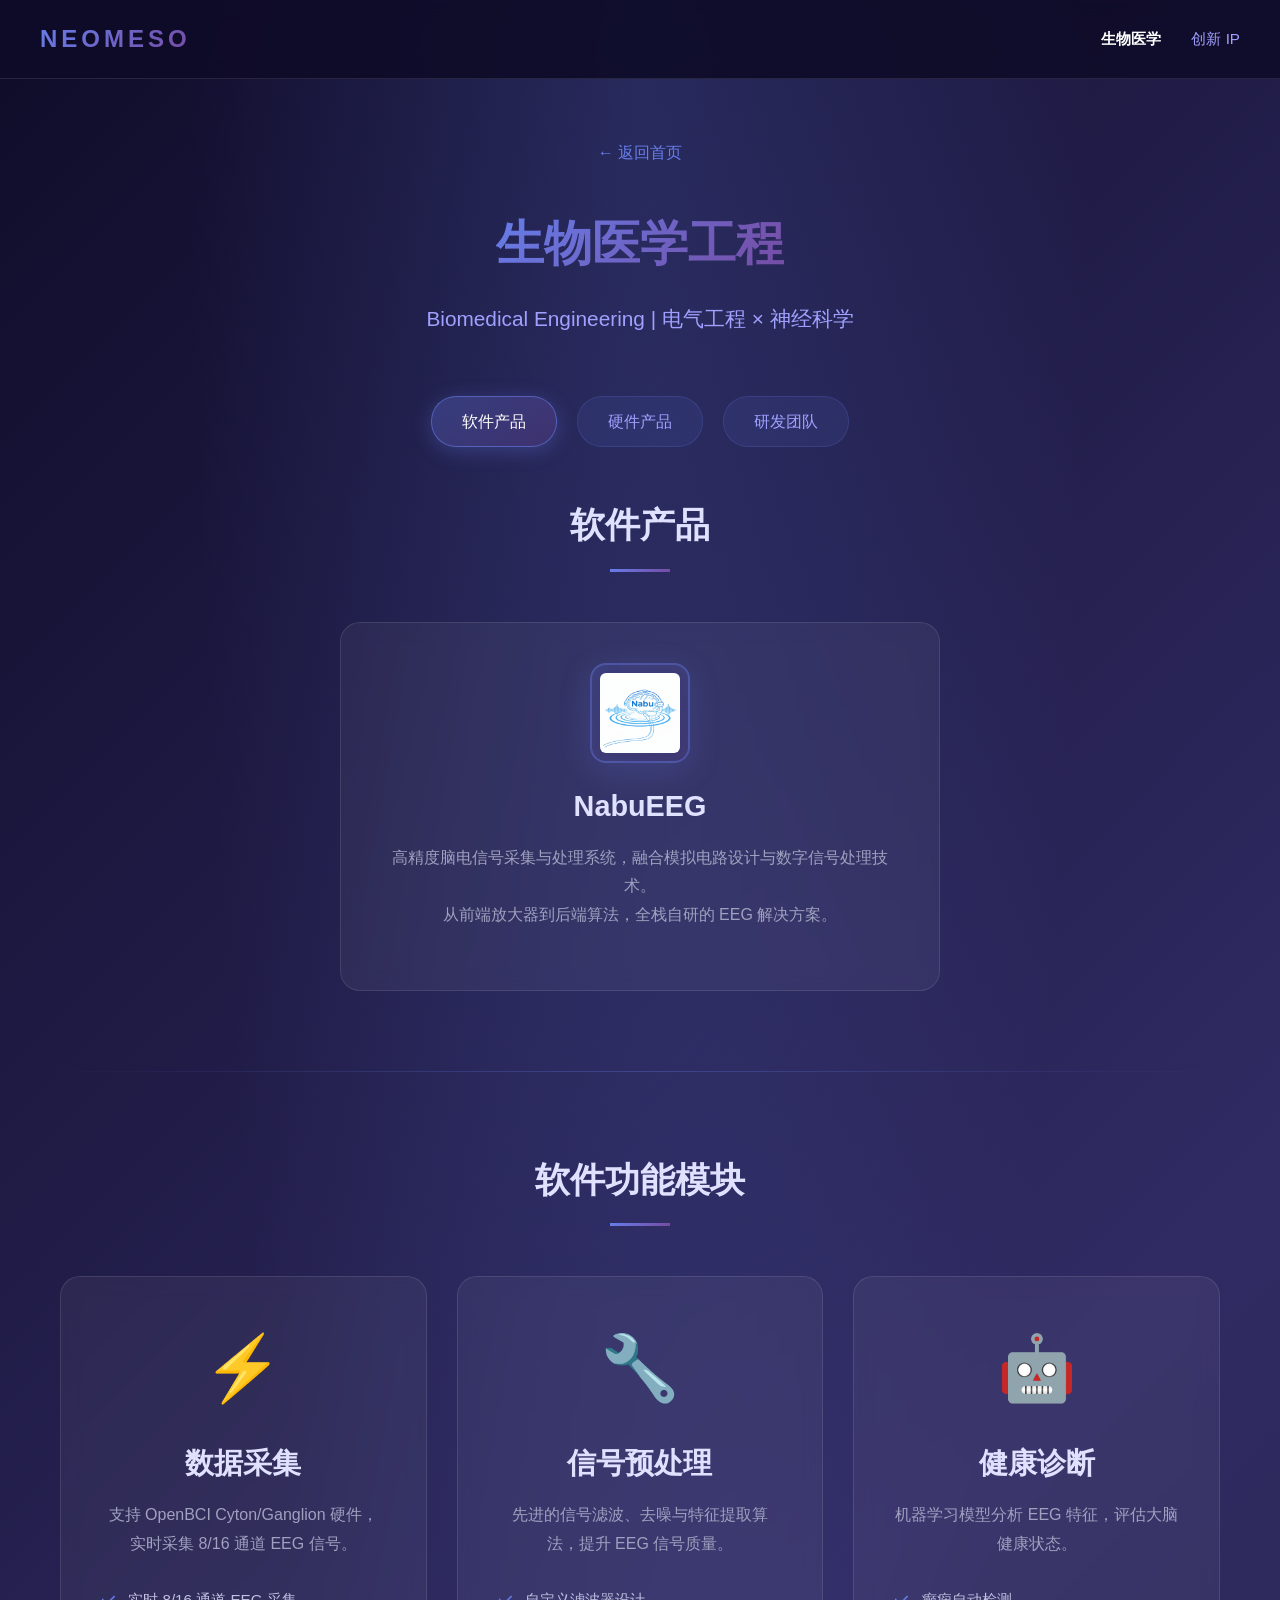
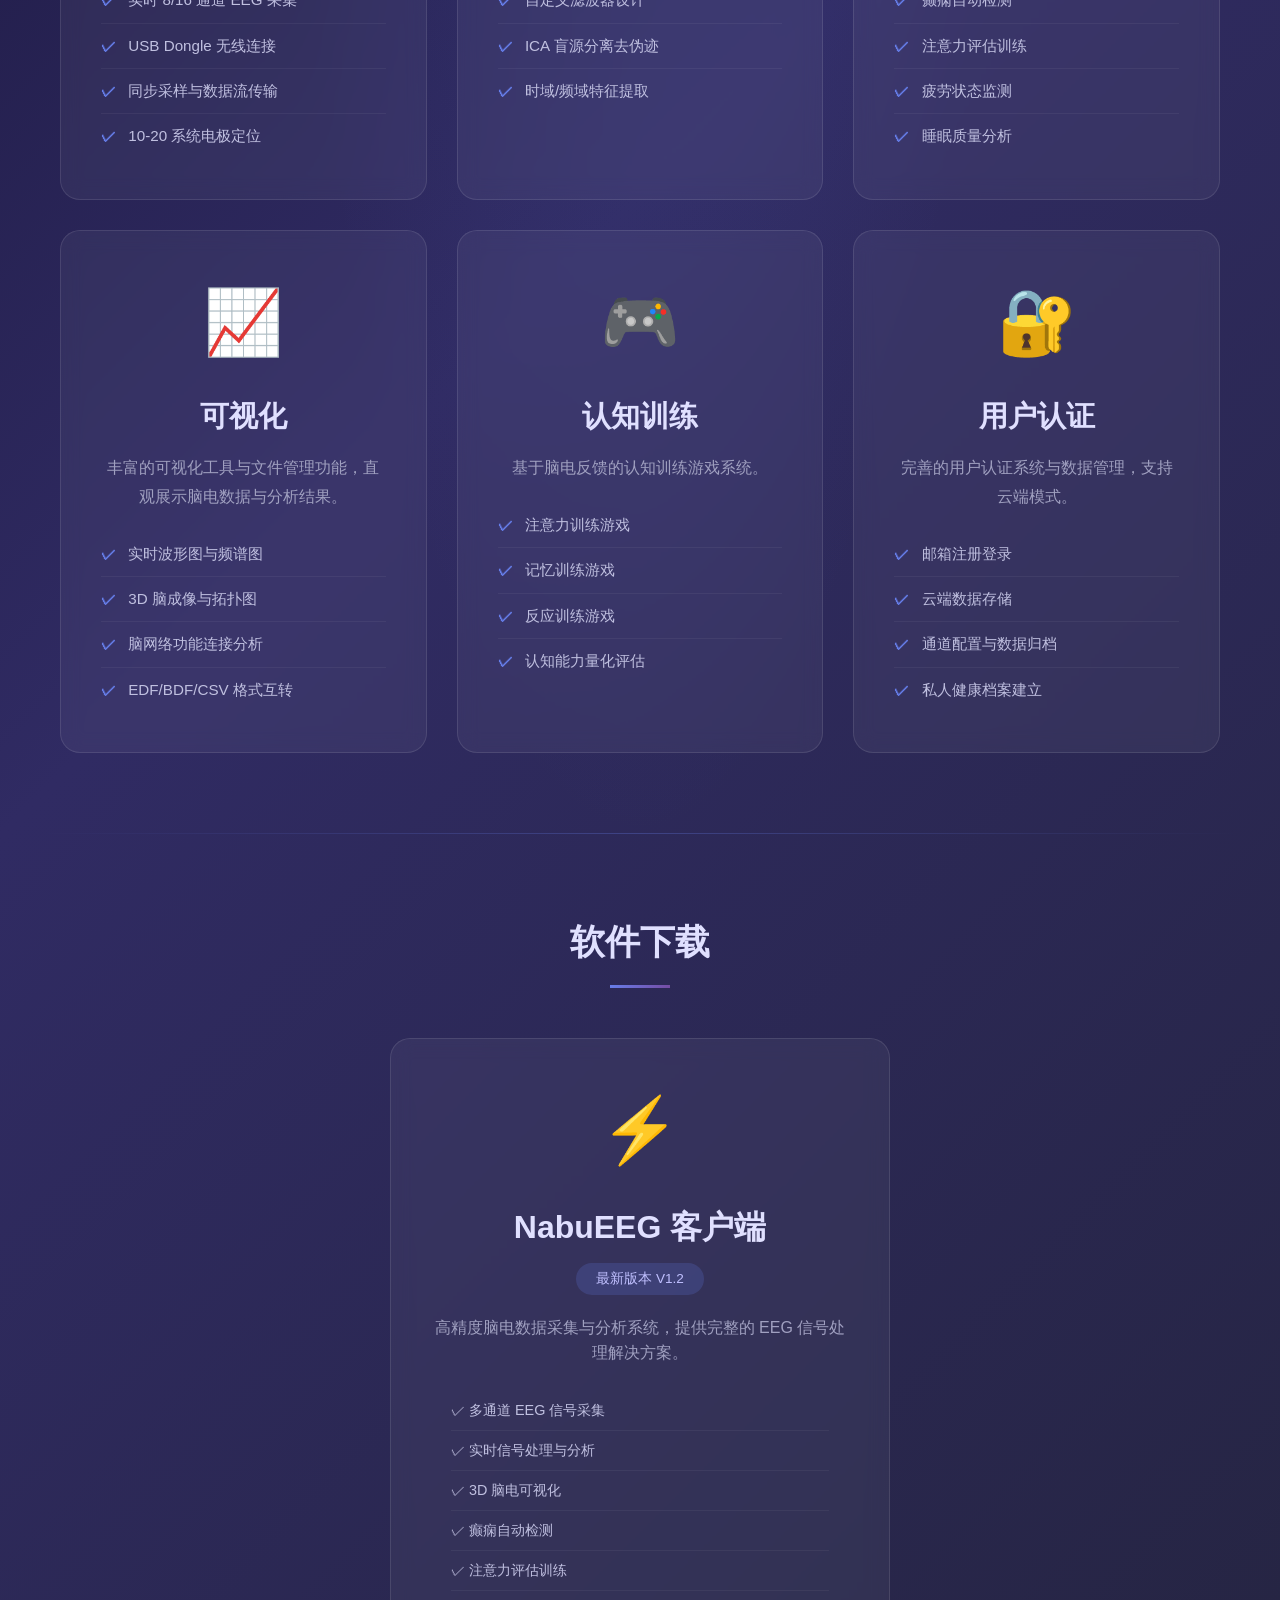
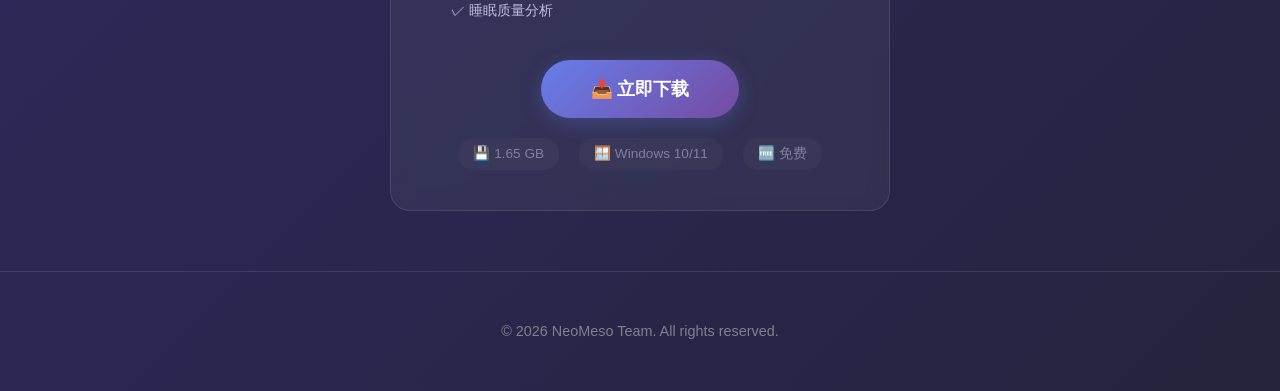
==== commit 30f5c857: "3.24更新" ====
--- a/bioengineering.html
+++ b/bioengineering.html
@@ -4,7 +4,9 @@
     <meta charset="UTF-8">
     <meta name="viewport" content="width=device-width, initial-scale=1.0">
     <title>生物医学工程 - NeoMeso</title>
-    <link rel="icon" href="resources/favicon.png" type="image/png">
+    <link rel="icon" href="resources/neomeso_logo.png" type="image/png">
+    <link rel="stylesheet" href="css/common.css">
+    <link rel="stylesheet" href="css/animations.css">
     <link rel="stylesheet" href="css/bioengineering.css">
 </head>
 <body>
@@ -438,20 +440,22 @@
             <div class="team-news-section">
                 <h2 class="section-title">团队动态</h2>
                 <div class="news-container">
-                    <div class="news-card">
-                        <div class="news-date">2026-03</div>
-                        <h3 class="news-title">NabuEEG V1.2 版本发布</h3>
-                        <p class="news-desc">新增实时信号处理模块，优化 3D 可视化分析功能，提升用户体验。</p>
-                    </div>
-                    <div class="news-card">
-                        <div class="news-date">2026-02</div>
-                        <h3 class="news-title">技术创新突破</h3>
-                        <p class="news-desc">成功研发新一代高精度脑电信号采集技术，信噪比提升 30%。</p>
-                    </div>
-                    <div class="news-card">
-                        <div class="news-date">2026-01</div>
-                        <h3 class="news-title">用户突破 100+</h3>
-                        <p class="news-desc">感谢广大科研工作者的信任与支持，我们将继续提供更优质的产品和服务。</p>
+                    <div class="news-grid">
+                        <div class="news-card">
+                            <div class="news-date">2026-03</div>
+                            <h3 class="news-title">NabuEEG V1.2 版本发布</h3>
+                            <p class="news-desc">新增实时信号处理模块，优化 3D 可视化分析功能，提升用户体验。</p>
+                        </div>
+                        <div class="news-card">
+                            <div class="news-date">2026-02</div>
+                            <h3 class="news-title">技术创新突破</h3>
+                            <p class="news-desc">成功研发新一代高精度脑电信号采集技术，信噪比提升 30%。</p>
+                        </div>
+                        <div class="news-card">
+                            <div class="news-date">2026-01</div>
+                            <h3 class="news-title">用户突破 100+</h3>
+                            <p class="news-desc">感谢广大科研工作者的信任与支持，我们将继续提供更优质的产品和服务。</p>
+                        </div>
                     </div>
                 </div>
             </div>
@@ -583,5 +587,6 @@
             }
         }
     </script>
+    <script src="js/main.js"></script>
 </body>
 </html>
--- a/css/common.css
+++ b/css/common.css
@@ -0,0 +1,349 @@
+/* 
+ * NeoMeso - 公共样式表
+ * 版本：1.0
+ * 最后更新：2026-03-23
+ * 说明：所有页面共享的公共样式
+ */
+
+/* ==================== CSS 变量 ==================== */
+:root {
+    /* 主题颜色 */
+    --color-primary: #667eea;
+    --color-primary-dark: #764ba2;
+    --color-secondary: #a0a0ff;
+    --color-text: #fff;
+    --color-text-muted: #a0a0c0;
+    --color-text-light: #c0c0e0;
+    --color-text-heading: #e0e0ff;
+    --color-text-dim: #808090;
+    
+    /* 背景颜色 */
+    --bg-gradient-start: #0f0c29;
+    --bg-gradient-mid: #302b63;
+    --bg-gradient-end: #24243e;
+    
+    /* 玻璃态效果 */
+    --glass-bg: rgba(255, 255, 255, 0.05);
+    --glass-bg-hover: rgba(255, 255, 255, 0.08);
+    --glass-border: rgba(255, 255, 255, 0.1);
+    --glass-border-hover: rgba(102, 126, 234, 0.5);
+    --glass-blur: 10px;
+    
+    /* 阴影 */
+    --shadow-sm: 0 4px 20px rgba(102, 126, 234, 0.3);
+    --shadow-md: 0 10px 30px rgba(102, 126, 234, 0.3);
+    --shadow-lg: 0 20px 60px rgba(102, 126, 234, 0.3);
+    --shadow-xl: 0 15px 40px rgba(102, 126, 234, 0.4);
+    
+    /* 间距 */
+    --spacing-xs: 10px;
+    --spacing-sm: 20px;
+    --spacing-md: 30px;
+    --spacing-lg: 40px;
+    --spacing-xl: 60px;
+    
+    /* 圆角 */
+    --radius-sm: 15px;
+    --radius-md: 20px;
+    --radius-lg: 25px;
+    --radius-xl: 30px;
+    
+    /* 字体 */
+    --font-family: 'Microsoft YaHei', 'PingFang SC', 'Segoe UI', sans-serif;
+    
+    /* 过渡 */
+    --transition-fast: 0.3s ease;
+    --transition-normal: 0.5s ease;
+    --transition-slow: 1s ease-out;
+}
+
+/* ==================== 全局样式 ==================== */
+* {
+    margin: 0;
+    padding: 0;
+    box-sizing: border-box;
+}
+
+body {
+    font-family: var(--font-family);
+    background: linear-gradient(135deg, var(--bg-gradient-start) 0%, var(--bg-gradient-mid) 50%, var(--bg-gradient-end) 100%);
+    min-height: 100vh;
+    color: var(--color-text);
+    line-height: 1.6;
+    overflow-x: hidden;
+}
+
+/* ==================== 导航栏 ==================== */
+.navbar {
+    position: fixed;
+    top: 0;
+    left: 0;
+    right: 0;
+    background: rgba(15, 12, 41, 0.9);
+    backdrop-filter: blur(10px);
+    padding: 20px 40px;
+    display: flex;
+    justify-content: space-between;
+    align-items: center;
+    z-index: 1000;
+    border-bottom: 1px solid rgba(255, 255, 255, 0.1);
+}
+
+.nav-logo {
+    font-size: 1.5em;
+    font-weight: bold;
+    background: linear-gradient(135deg, var(--color-primary) 0%, var(--color-primary-dark) 100%);
+    -webkit-background-clip: text;
+    -webkit-text-fill-color: transparent;
+    background-clip: text;
+    text-decoration: none;
+    letter-spacing: 4px;
+}
+
+.nav-links {
+    display: flex;
+    gap: 30px;
+}
+
+.nav-link {
+    color: var(--color-secondary);
+    text-decoration: none;
+    font-size: 0.95em;
+    transition: color var(--transition-fast);
+}
+
+.nav-link:hover {
+    color: var(--color-text);
+}
+
+.nav-link.active {
+    color: var(--color-text);
+    font-weight: bold;
+}
+
+/* ==================== 通用 Hero 区域 ==================== */
+.hero {
+    min-height: 100vh;
+    display: flex;
+    flex-direction: column;
+    align-items: center;
+    text-align: center;
+    position: relative;
+}
+
+/* ==================== 页面标题 ==================== */
+.page-title {
+    font-size: 3em;
+    margin-bottom: 20px;
+    background: linear-gradient(135deg, var(--color-primary) 0%, var(--color-primary-dark) 100%);
+    -webkit-background-clip: text;
+    -webkit-text-fill-color: transparent;
+    background-clip: text;
+}
+
+.page-subtitle {
+    font-size: 1.3em;
+    color: var(--color-secondary);
+    margin-bottom: 60px;
+}
+
+/* ==================== 返回链接 ==================== */
+.back-link {
+    display: inline-block;
+    margin-bottom: 40px;
+    color: var(--color-primary);
+    text-decoration: none;
+    font-size: 1em;
+    transition: all var(--transition-fast);
+}
+
+.back-link:hover {
+    color: var(--color-secondary);
+    transform: translateX(-5px);
+}
+
+/* ==================== 章节标题 ==================== */
+.section-title {
+    font-size: 2.2em;
+    text-align: center;
+    margin-bottom: 50px;
+    color: var(--color-text-heading);
+    position: relative;
+}
+
+.section-title::after {
+    content: '';
+    display: block;
+    width: 60px;
+    height: 3px;
+    background: linear-gradient(135deg, var(--color-primary) 0%, var(--color-primary-dark) 100%);
+    margin: 15px auto 0;
+}
+
+.section-divider {
+    width: 100%;
+    height: 1px;
+    background: linear-gradient(90deg, transparent, rgba(102, 126, 234, 0.3), transparent);
+    margin: 80px 0;
+}
+
+/* ==================== 卡片通用样式 ==================== */
+.card {
+    background: var(--glass-bg);
+    backdrop-filter: blur(10px);
+    border: 1px solid var(--glass-border);
+    border-radius: var(--radius-md);
+    padding: 40px;
+    transition: all var(--transition-fast);
+    text-align: center;
+}
+
+.card:hover {
+    transform: translateY(-10px);
+    background: var(--glass-bg-hover);
+    border-color: var(--glass-border-hover);
+    box-shadow: var(--shadow-lg);
+}
+
+.card-icon {
+    font-size: 4em;
+    margin-bottom: 20px;
+}
+
+.card-logo {
+    width: 100px;
+    height: 100px;
+    object-fit: contain;
+    margin-bottom: 20px;
+    display: block;
+    margin-left: auto;
+    margin-right: auto;
+    border-radius: 16px;
+    background: linear-gradient(135deg, rgba(102, 126, 234, 0.15) 0%, rgba(118, 75, 162, 0.15) 100%);
+    border: 2px solid rgba(102, 126, 234, 0.4);
+    box-shadow: 0 8px 32px rgba(102, 126, 234, 0.2),
+                inset 0 0 20px rgba(102, 126, 234, 0.05);
+    padding: 8px;
+    transition: all var(--transition-fast);
+}
+
+.card-logo:hover {
+    border-color: rgba(102, 126, 234, 0.7);
+    box-shadow: 0 12px 48px rgba(102, 126, 234, 0.35),
+                inset 0 0 30px rgba(102, 126, 234, 0.1);
+    transform: translateY(-2px);
+}
+
+.card-title {
+    font-size: 1.8em;
+    color: var(--color-text-heading);
+    margin-bottom: 15px;
+}
+
+.card-desc {
+    font-size: 1em;
+    color: var(--color-text-muted);
+    line-height: 1.8;
+    margin-bottom: 20px;
+}
+
+.card-features {
+    list-style: none;
+    padding: 0;
+    text-align: left;
+}
+
+.card-features li {
+    padding: 10px 0;
+    color: var(--color-text-light);
+    border-bottom: 1px solid rgba(255, 255, 255, 0.05);
+    font-size: 0.95em;
+}
+
+.card-features li:last-child {
+    border-bottom: none;
+}
+
+.card-features li::before {
+    content: '✓ ';
+    color: var(--color-primary);
+    margin-right: 8px;
+    font-weight: bold;
+}
+
+/* ==================== 按钮样式 ==================== */
+.btn {
+    display: inline-block;
+    background: linear-gradient(135deg, var(--color-primary) 0%, var(--color-primary-dark) 100%);
+    color: white;
+    padding: 15px 40px;
+    border-radius: var(--radius-xl);
+    text-decoration: none;
+    font-size: 1.05em;
+    transition: all var(--transition-fast);
+    border: none;
+    cursor: pointer;
+}
+
+.btn:hover {
+    transform: translateY(-3px);
+    box-shadow: var(--shadow-xl);
+}
+
+.btn-primary {
+    background: linear-gradient(135deg, var(--color-primary) 0%, var(--color-primary-dark) 100%);
+}
+
+/* ==================== 页脚 ==================== */
+.footer {
+    padding: 40px 20px;
+    text-align: center;
+    border-top: 1px solid rgba(255, 255, 255, 0.1);
+    width: 100%;
+}
+
+.footer p {
+    color: var(--color-text-dim);
+    font-size: 0.9em;
+    margin: 8px 0;
+}
+
+/* ==================== 网格布局 ==================== */
+.grid {
+    display: grid;
+    grid-template-columns: repeat(auto-fit, minmax(300px, 1fr));
+    gap: 30px;
+    max-width: 1200px;
+    margin: 0 auto 60px;
+    padding: 0 20px;
+}
+
+.flex {
+    display: flex;
+    justify-content: center;
+    gap: 30px;
+    flex-wrap: wrap;
+    max-width: 1200px;
+    margin: 0 auto;
+}
+
+/* ==================== 响应式设计 ==================== */
+@media (max-width: 768px) {
+    .navbar {
+        padding: 15px 20px;
+        flex-direction: column;
+        gap: 15px;
+    }
+    
+    .nav-links {
+        gap: 20px;
+    }
+    
+    .page-title {
+        font-size: 2em;
+    }
+    
+    .page-subtitle {
+        font-size: 1.1em;
+    }
+}
--- a/css/animations.css
+++ b/css/animations.css
@@ -0,0 +1,427 @@
+/* 
+ * NeoMeso - 动画样式表
+ * 版本：1.0
+ * 最后更新：2026-03-23
+ * 说明：所有页面共享的动画效果
+ */
+
+/* ==================== 基础进入动画 ==================== */
+@keyframes fadeIn {
+    from {
+        opacity: 0;
+    }
+    to {
+        opacity: 1;
+    }
+}
+
+@keyframes fadeInDown {
+    from {
+        opacity: 0;
+        transform: translateY(-30px) scale(0.9);
+    }
+    to {
+        opacity: 1;
+        transform: translateY(0) scale(1);
+    }
+}
+
+@keyframes fadeInUp {
+    from {
+        opacity: 0;
+        transform: translateY(30px);
+    }
+    to {
+        opacity: 1;
+        transform: translateY(0);
+    }
+}
+
+@keyframes fadeInLeft {
+    from {
+        opacity: 0;
+        transform: translateX(-50px);
+    }
+    to {
+        opacity: 1;
+        transform: translateX(0);
+    }
+}
+
+@keyframes fadeInRight {
+    from {
+        opacity: 0;
+        transform: translateX(50px);
+    }
+    to {
+        opacity: 1;
+        transform: translateX(0);
+    }
+}
+
+@keyframes fadeOut {
+    from {
+        opacity: 1;
+    }
+    to {
+        opacity: 0;
+    }
+}
+
+/* ==================== 缩放动画 ==================== */
+@keyframes scaleIn {
+    from {
+        opacity: 0;
+        transform: scale(0.5);
+    }
+    to {
+        opacity: 1;
+        transform: scale(1);
+    }
+}
+
+@keyframes scaleOut {
+    from {
+        opacity: 1;
+        transform: scale(1);
+    }
+    to {
+        opacity: 0;
+        transform: scale(0.5);
+    }
+}
+
+/* ==================== 弹跳动画 ==================== */
+@keyframes bounce {
+    0%, 100% {
+        transform: translateY(0);
+    }
+    50% {
+        transform: translateY(-20px);
+    }
+}
+
+@keyframes bounceIn {
+    0% {
+        opacity: 0;
+        transform: scale(0.3);
+    }
+    50% {
+        opacity: 1;
+        transform: scale(1.05);
+    }
+    70% {
+        transform: scale(0.9);
+    }
+    100% {
+        transform: scale(1);
+    }
+}
+
+/* ==================== 闪烁/微光动画 ==================== */
+@keyframes shimmer {
+    0% {
+        background-position: 0% center;
+    }
+    100% {
+        background-position: 200% center;
+    }
+}
+
+@keyframes pulse {
+    0%, 100% {
+        opacity: 1;
+        transform: scale(1);
+    }
+    50% {
+        opacity: 0.8;
+        transform: scale(1.05);
+    }
+}
+
+/* ==================== 呼吸动画 ==================== */
+@keyframes breathe {
+    0%, 100% {
+        transform: scale(1);
+        opacity: 1;
+    }
+    50% {
+        transform: scale(1.02);
+        opacity: 0.95;
+    }
+}
+
+/* ==================== 旋转动画 ==================== */
+@keyframes spin {
+    from {
+        transform: rotate(0deg);
+    }
+    to {
+        transform: rotate(360deg);
+    }
+}
+
+@keyframes spinReverse {
+    from {
+        transform: rotate(360deg);
+    }
+    to {
+        transform: rotate(0deg);
+    }
+}
+
+/* ==================== 滑动动画 ==================== */
+@keyframes slideInUp {
+    from {
+        transform: translateY(100%);
+    }
+    to {
+        transform: translateY(0);
+    }
+}
+
+@keyframes slideInDown {
+    from {
+        transform: translateY(-100%);
+    }
+    to {
+        transform: translateY(0);
+    }
+}
+
+@keyframes slideInLeft {
+    from {
+        transform: translateX(-100%);
+    }
+    to {
+        transform: translateX(0);
+    }
+}
+
+@keyframes slideInRight {
+    from {
+        transform: translateX(100%);
+    }
+    to {
+        transform: translateX(0);
+    }
+}
+
+/* ==================== 环境光效果 ==================== */
+@keyframes ambientGlow1 {
+    0%, 100% {
+        opacity: 0.15;
+        transform: translate(0, 0) scale(1);
+    }
+    25% {
+        opacity: 0.2;
+        transform: translate(50px, -30px) scale(1.1);
+    }
+    50% {
+        opacity: 0.18;
+        transform: translate(-20px, 50px) scale(1.05);
+    }
+    75% {
+        opacity: 0.16;
+        transform: translate(30px, 20px) scale(0.95);
+    }
+}
+
+@keyframes ambientGlow2 {
+    0%, 100% {
+        opacity: 0.12;
+        transform: translate(0, 0) scale(1);
+    }
+    33% {
+        opacity: 0.15;
+        transform: translate(-40px, 40px) scale(1.08);
+    }
+    66% {
+        opacity: 0.1;
+        transform: translate(60px, -20px) scale(0.92);
+    }
+}
+
+/* ==================== 浮动动画 ==================== */
+@keyframes float {
+    0%, 100% {
+        transform: translateY(0);
+    }
+    50% {
+        transform: translateY(-10px);
+    }
+}
+
+@keyframes floatSlow {
+    0%, 100% {
+        transform: translateY(0);
+    }
+    50% {
+        transform: translateY(-15px);
+    }
+}
+
+/* ==================== 摇摆动画 ==================== */
+@keyframes swing {
+    20% {
+        transform: rotate(15deg);
+    }
+    40% {
+        transform: rotate(-10deg);
+    }
+    60% {
+        transform: rotate(5deg);
+    }
+    80% {
+        transform: rotate(-5deg);
+    }
+    100% {
+        transform: rotate(0deg);
+    }
+}
+
+/* ==================== 渐显动画类 ==================== */
+.animate-fadeIn {
+    animation: fadeIn 0.6s ease-out;
+}
+
+.animate-fadeInDown {
+    animation: fadeInDown 1s ease-out;
+}
+
+.animate-fadeInUp {
+    animation: fadeInUp 1s ease-out;
+}
+
+.animate-fadeInLeft {
+    animation: fadeInLeft 0.6s ease-out;
+}
+
+.animate-fadeInRight {
+    animation: fadeInRight 0.6s ease-out;
+}
+
+.animate-scaleIn {
+    animation: scaleIn 0.6s ease-out;
+}
+
+.animate-bounceIn {
+    animation: bounceIn 0.8s ease-out;
+}
+
+/* ==================== 延迟类 ==================== */
+.delay-100 {
+    animation-delay: 0.1s;
+}
+
+.delay-200 {
+    animation-delay: 0.2s;
+}
+
+.delay-300 {
+    animation-delay: 0.3s;
+}
+
+.delay-400 {
+    animation-delay: 0.4s;
+}
+
+.delay-500 {
+    animation-delay: 0.5s;
+}
+
+.delay-600 {
+    animation-delay: 0.6s;
+}
+
+.delay-700 {
+    animation-delay: 0.7s;
+}
+
+.delay-800 {
+    animation-delay: 0.8s;
+}
+
+.delay-1000 {
+    animation-delay: 1s;
+}
+
+/* ==================== 滚动触发动画类 ==================== */
+.scroll-animate {
+    opacity: 0;
+    transform: translateY(30px);
+    transition: opacity 0.6s ease-out, transform 0.6s ease-out;
+}
+
+.scroll-animate.active {
+    opacity: 1;
+    transform: translateY(0);
+}
+
+.scroll-animate-left {
+    opacity: 0;
+    transform: translateX(-50px);
+    transition: opacity 0.6s ease-out, transform 0.6s ease-out;
+}
+
+.scroll-animate-left.active {
+    opacity: 1;
+    transform: translateX(0);
+}
+
+.scroll-animate-right {
+    opacity: 0;
+    transform: translateX(50px);
+    transition: opacity 0.6s ease-out, transform 0.6s ease-out;
+}
+
+.scroll-animate-right.active {
+    opacity: 1;
+    transform: translateX(0);
+}
+
+.scroll-animate-scale {
+    opacity: 0;
+    transform: scale(0.9);
+    transition: opacity 0.6s ease-out, transform 0.6s ease-out;
+}
+
+.scroll-animate-scale.active {
+    opacity: 1;
+    transform: scale(1);
+}
+
+/* ==================== 悬停效果增强类 ==================== */
+.hover-lift {
+    transition: transform 0.3s ease, box-shadow 0.3s ease;
+}
+
+.hover-lift:hover {
+    transform: translateY(-10px);
+    box-shadow: 0 20px 60px rgba(102, 126, 234, 0.3);
+}
+
+.hover-glow {
+    transition: box-shadow 0.3s ease, border-color 0.3s ease;
+}
+
+.hover-glow:hover {
+    box-shadow: 0 0 30px rgba(102, 126, 234, 0.5);
+    border-color: rgba(102, 126, 234, 0.8);
+}
+
+.hover-scale {
+    transition: transform 0.3s ease;
+}
+
+.hover-scale:hover {
+    transform: scale(1.05);
+}
+
+.hover-rotate {
+    transition: transform 0.3s ease;
+}
+
+.hover-rotate:hover {
+    transform: rotate(5deg);
+}
--- a/css/bioengineering.css
+++ b/css/bioengineering.css
@@ -1,94 +1,18 @@
 /* 
  * NeoMeso - 生物医学工程页面样式表
- * 版本：1.0
- * 最后更新：2026-03-21
+ * 版本：2.0
+ * 最后更新：2026-03-23
+ * 说明：已优化，使用公共样式和动画文件
  */
-
-/* ==================== 全局样式 ==================== */
-* {
-    margin: 0;
-    padding: 0;
-    box-sizing: border-box;
-}
-
-body {
-    font-family: 'Microsoft YaHei', 'PingFang SC', 'Segoe UI', sans-serif;
-    background: linear-gradient(135deg, #0f0c29 0%, #302b63 50%, #24243e 100%);
-    min-height: 100vh;
-    color: #fff;
-    line-height: 1.6;
-}
-
-/* ==================== 导航栏 ==================== */
-.navbar {
-    position: fixed;
-    top: 0;
-    left: 0;
-    right: 0;
-    background: rgba(15, 12, 41, 0.9);
-    backdrop-filter: blur(10px);
-    padding: 20px 40px;
-    display: flex;
-    justify-content: space-between;
-    align-items: center;
-    z-index: 1000;
-    border-bottom: 1px solid rgba(255, 255, 255, 0.1);
-}
-
-.nav-logo {
-    font-size: 1.5em;
-    font-weight: bold;
-    background: linear-gradient(135deg, #667eea 0%, #764ba2 100%);
-    -webkit-background-clip: text;
-    -webkit-text-fill-color: transparent;
-    background-clip: text;
-    text-decoration: none;
-    letter-spacing: 4px;
-}
-
-.nav-links {
-    display: flex;
-    gap: 30px;
-}
-
-.nav-link {
-    color: #a0a0ff;
-    text-decoration: none;
-    font-size: 0.95em;
-    transition: color 0.3s ease;
-}
-
-.nav-link:hover {
-    color: #fff;
-}
-
-.nav-link.active {
-    color: #fff;
-    font-weight: bold;
-}
 
 /* ==================== Hero 区域 ==================== */
 .hero {
     padding: 140px 20px 60px;
-    text-align: center;
     background: radial-gradient(ellipse at top, rgba(102, 126, 234, 0.2) 0%, transparent 50%);
-}
-
-.page-title {
-    font-size: 3em;
-    margin-bottom: 20px;
-    background: linear-gradient(135deg, #667eea 0%, #764ba2 100%);
-    -webkit-background-clip: text;
-    -webkit-text-fill-color: transparent;
-    background-clip: text;
-    animation: fadeInDown 1s ease-out;
 }
 
 .page-subtitle {
     font-size: 1.3em;
-    color: #a0a0ff;
-    margin-bottom: 60px;
-    animation: fadeInUp 1s ease-out 0.2s both;
 }
 
 /* ==================== 次级导航菜单 ==================== */
@@ -138,35 +62,7 @@
     animation: fadeInUp 0.6s ease-out;
 }
 
-@keyframes fadeInUp {
-    from {
-        opacity: 0;
-        transform: translateY(30px);
-    }
-    to {
-        opacity: 1;
-        transform: translateY(0);
-    }
-}
-
-/* ==================== 章节标题 ==================== */
-.section-title {
-    font-size: 2.2em;
-    text-align: center;
-    margin-bottom: 50px;
-    color: #e0e0ff;
-    position: relative;
-}
-
-.section-title::after {
-    content: '';
-    display: block;
-    width: 60px;
-    height: 3px;
-    background: linear-gradient(135deg, #667eea 0%, #764ba2 100%);
-    margin: 15px auto 0;
-}
-
+/* ==================== 分割线 ==================== */
 .section-divider {
     width: 100%;
     height: 1px;
@@ -174,11 +70,20 @@
     margin: 80px 0;
 }
 
-/* 团队部分专用分割线 */
 .team-section .section-divider {
     margin: 40px 0;
     background: linear-gradient(90deg, transparent, rgba(102, 126, 234, 0.5), transparent);
     height: 2px;
+}
+
+/* ==================== 章节介绍 ==================== */
+.section-intro {
+    text-align: center;
+    font-size: 1.1em;
+    color: #a0a0c0;
+    line-height: 1.8;
+    max-width: 800px;
+    margin: 30px auto 50px;
 }
 
 /* ==================== 产品卡片 ==================== */
@@ -274,6 +179,207 @@
     font-weight: bold;
 }
 
+/* ==================== 核心技术展示 ==================== */
+.tech-showcase {
+    display: grid;
+    grid-template-columns: repeat(auto-fit, minmax(300px, 1fr));
+    gap: 30px;
+    max-width: 1200px;
+    margin: 60px auto;
+    padding: 0 20px;
+}
+
+.tech-item {
+    background: rgba(255, 255, 255, 0.05);
+    backdrop-filter: blur(10px);
+    border: 1px solid rgba(255, 255, 255, 0.1);
+    border-radius: 20px;
+    padding: 40px;
+    transition: all 0.3s ease;
+    text-align: center;
+}
+
+.tech-item:hover {
+    background: rgba(255, 255, 255, 0.08);
+    border-color: rgba(102, 126, 234, 0.3);
+    transform: translateY(-10px);
+    box-shadow: 0 20px 60px rgba(102, 126, 234, 0.2);
+}
+
+.tech-icon {
+    font-size: 3em;
+    margin-bottom: 20px;
+    display: block;
+}
+
+.tech-item h4 {
+    font-size: 1.3em;
+    color: #e0e0ff;
+    margin-bottom: 15px;
+    font-weight: 600;
+}
+
+.tech-item p {
+    color: #a0a0c0;
+    line-height: 1.8;
+    font-size: 0.95em;
+    text-align: justify;
+}
+
+/* ==================== 制造工艺与质量控制 ==================== */
+.manufacturing-grid {
+    display: grid;
+    grid-template-columns: repeat(auto-fit, minmax(280px, 1fr));
+    gap: 25px;
+    max-width: 1200px;
+    margin: 60px auto;
+    padding: 0 20px;
+}
+
+.manufacturing-card {
+    background: rgba(255, 255, 255, 0.05);
+    backdrop-filter: blur(10px);
+    border: 1px solid rgba(255, 255, 255, 0.1);
+    border-radius: 15px;
+    padding: 30px;
+    transition: all 0.3s ease;
+}
+
+.manufacturing-card:hover {
+    background: rgba(255, 255, 255, 0.08);
+    border-color: rgba(102, 126, 234, 0.3);
+    transform: translateY(-5px);
+    box-shadow: 0 15px 40px rgba(102, 126, 234, 0.15);
+}
+
+.manufacturing-card h4 {
+    font-size: 1.1em;
+    color: #e0e0ff;
+    margin-bottom: 15px;
+    font-weight: 600;
+}
+
+.manufacturing-card p {
+    color: #a0a0c0;
+    line-height: 1.6;
+    font-size: 0.9em;
+}
+
+/* ==================== 产品购买 ==================== */
+.purchase-section {
+    max-width: 1000px;
+    margin: 60px auto;
+    padding: 0 20px;
+}
+
+.purchase-container {
+    text-align: center;
+}
+
+.purchase-card {
+    background: rgba(255, 255, 255, 0.05);
+    backdrop-filter: blur(10px);
+    border: 1px solid rgba(255, 255, 255, 0.1);
+    border-radius: 20px;
+    padding: 50px;
+    margin-bottom: 40px;
+    transition: all 0.3s ease;
+}
+
+.purchase-card:hover {
+    background: rgba(255, 255, 255, 0.08);
+    border-color: rgba(102, 126, 234, 0.3);
+    transform: translateY(-10px);
+    box-shadow: 0 20px 60px rgba(102, 126, 234, 0.2);
+}
+
+.purchase-icon {
+    font-size: 4em;
+    margin-bottom: 20px;
+    display: block;
+}
+
+.purchase-card h3 {
+    font-size: 1.8em;
+    color: #e0e0ff;
+    margin-bottom: 20px;
+    font-weight: 600;
+}
+
+.purchase-desc {
+    color: #a0a0c0;
+    line-height: 1.8;
+    font-size: 1.1em;
+    margin-bottom: 30px;
+}
+
+.buy-btn {
+    display: inline-block;
+    background: linear-gradient(135deg, #667eea 0%, #764ba2 100%);
+    color: white;
+    padding: 15px 50px;
+    border-radius: 30px;
+    font-size: 1.1em;
+    font-weight: 600;
+    text-decoration: none;
+    transition: all 0.3s ease;
+    border: 2px solid transparent;
+}
+
+.buy-btn:hover {
+    transform: translateY(-3px);
+    box-shadow: 0 15px 40px rgba(102, 126, 234, 0.4);
+    border-color: rgba(255, 255, 255, 0.2);
+}
+
+.purchase-features {
+    display: grid;
+    grid-template-columns: repeat(auto-fit, minmax(220px, 1fr));
+    gap: 25px;
+    margin-top: 40px;
+}
+
+.feature-item {
+    display: flex;
+    align-items: flex-start;
+    gap: 15px;
+    padding: 25px;
+    background: rgba(255, 255, 255, 0.03);
+    border-radius: 15px;
+    border: 1px solid rgba(255, 255, 255, 0.08);
+    transition: all 0.3s ease;
+    text-align: left;
+}
+
+.feature-item:hover {
+    background: rgba(255, 255, 255, 0.06);
+    border-color: rgba(102, 126, 234, 0.3);
+    transform: translateY(-5px);
+}
+
+.feature-icon {
+    font-size: 2.5em;
+    flex-shrink: 0;
+}
+
+.feature-text {
+    flex: 1;
+}
+
+.feature-text h4 {
+    color: #e0e0ff;
+    margin-bottom: 8px;
+    font-size: 1em;
+    font-weight: 600;
+}
+
+.feature-text p {
+    color: #a0a0c0;
+    font-size: 0.9em;
+    margin: 0;
+    line-height: 1.5;
+}
+
 /* ==================== 下载卡片 ==================== */
 .download-grid {
     display: flex;
@@ -382,6 +488,68 @@
     border-radius: 15px;
 }
 
+/* ==================== 团队成员 ==================== */
+.team-members-section {
+    max-width: 1200px;
+    margin: 60px auto;
+    padding: 0 20px;
+}
+
+.members-container {
+    margin-top: 40px;
+}
+
+.members-grid {
+    display: grid;
+    grid-template-columns: repeat(auto-fit, minmax(220px, 1fr));
+    gap: 30px;
+    max-width: 1000px;
+    margin: 0 auto;
+}
+
+.member-card {
+    background: rgba(255, 255, 255, 0.05);
+    backdrop-filter: blur(10px);
+    border: 1px solid rgba(255, 255, 255, 0.1);
+    border-radius: 20px;
+    padding: 30px;
+    text-align: center;
+    transition: all 0.3s ease;
+}
+
+.member-card:hover {
+    background: rgba(255, 255, 255, 0.08);
+    border-color: rgba(102, 126, 234, 0.3);
+    transform: translateY(-10px);
+    box-shadow: 0 20px 60px rgba(102, 126, 234, 0.2);
+}
+
+.member-avatar {
+    font-size: 4em;
+    margin-bottom: 15px;
+    display: block;
+}
+
+.member-name {
+    font-size: 1.3em;
+    color: #e0e0ff;
+    margin-bottom: 10px;
+    font-weight: 600;
+}
+
+.member-role {
+    color: #667eea;
+    font-size: 0.95em;
+    margin-bottom: 8px;
+    font-weight: 500;
+}
+
+.member-desc {
+    color: #a0a0c0;
+    font-size: 0.9em;
+    line-height: 1.5;
+}
+
 /* ==================== 团队卡片 ==================== */
 .team-section {
     max-width: 1000px;
@@ -484,6 +652,62 @@
     transform: translateY(-2px);
 }
 
+/* ==================== 团队动态 ==================== */
+.team-news-section {
+    max-width: 1200px;
+    margin: 60px auto;
+    padding: 0 20px;
+}
+
+.news-container {
+    margin-top: 40px;
+}
+
+.news-grid {
+    display: grid;
+    grid-template-columns: repeat(auto-fit, minmax(280px, 1fr));
+    gap: 25px;
+    max-width: 1000px;
+    margin: 0 auto;
+}
+
+.news-card {
+    background: rgba(255, 255, 255, 0.05);
+    backdrop-filter: blur(10px);
+    border: 1px solid rgba(255, 255, 255, 0.1);
+    border-radius: 15px;
+    padding: 25px;
+    transition: all 0.3s ease;
+}
+
+.news-card:hover {
+    background: rgba(255, 255, 255, 0.08);
+    border-color: rgba(102, 126, 234, 0.3);
+    transform: translateY(-5px);
+    box-shadow: 0 15px 40px rgba(102, 126, 234, 0.15);
+}
+
+.news-date {
+    font-size: 0.85em;
+    color: #667eea;
+    margin-bottom: 10px;
+    font-weight: 500;
+}
+
+.news-title {
+    font-size: 1.1em;
+    color: #e0e0ff;
+    margin-bottom: 10px;
+    font-weight: 600;
+}
+
+.news-desc {
+    color: #a0a0c0;
+    font-size: 0.9em;
+    line-height: 1.6;
+}
+
+/* ==================== 统计数字 ==================== */
 .team-stats {
     display: flex;
     justify-content: center;
@@ -498,296 +722,31 @@
 }
 
 .stat-number {
+    font-size: 2.5em;
+    color: #667eea;
+    font-weight: bold;
     display: block;
-    font-size: 2.5em;
-    font-weight: bold;
-    background: linear-gradient(135deg, #667eea 0%, #764ba2 100%);
-    -webkit-background-clip: text;
-    -webkit-text-fill-color: transparent;
-    background-clip: text;
-    margin-bottom: 8px;
 }
 
 .stat-label {
     font-size: 0.9em;
     color: #8080a0;
-}
-
-/* ==================== 团队动态 ==================== */
-.team-news-section {
-    background: rgba(255, 255, 255, 0.03);
-    backdrop-filter: blur(10px);
-    border: 1px solid rgba(255, 255, 255, 0.1);
-    border-radius: 20px;
-    padding: 40px;
-    max-width: 900px;
-    margin: 0 auto;
-}
-
-.news-container {
-    display: flex;
-    flex-direction: column;
-    gap: 25px;
-    margin-top: 30px;
-}
-
-.news-card {
-    background: rgba(102, 126, 234, 0.1);
-    border-radius: 15px;
-    padding: 25px;
-    transition: all 0.3s ease;
-}
-
-.news-card:hover {
-    background: rgba(102, 126, 234, 0.15);
-    transform: translateY(-2px);
-}
-
-.news-date {
-    color: #667eea;
-    font-size: 0.9em;
-    font-weight: bold;
-    margin-bottom: 10px;
-}
-
-.news-title {
-    color: #e0e0ff;
-    font-size: 1.2em;
-    margin-bottom: 10px;
-}
-
-.news-desc {
-    color: #a0a0c0;
-    line-height: 1.6;
-}
-
-/* ==================== 团队成员 ==================== */
-.team-members-section {
-    background: rgba(255, 255, 255, 0.03);
-    backdrop-filter: blur(10px);
-    border: 1px solid rgba(255, 255, 255, 0.1);
-    border-radius: 20px;
-    padding: 40px;
-    max-width: 900px;
-    margin: 0 auto;
-}
-
-.members-container {
-    margin-top: 30px;
-}
-
-.members-grid {
-    display: grid;
-    grid-template-columns: repeat(3, 1fr);
-    gap: 30px;
-}
-
-.member-card {
-    background: rgba(102, 126, 234, 0.1);
-    border-radius: 18px;
-    padding: 30px;
-    text-align: center;
-    transition: all 0.3s ease;
-    min-height: 450px;
-    display: flex;
-    flex-direction: column;
-    justify-content: center;
-    align-items: center;
-    height: 100%;
-}
-
-.member-card:hover {
-    background: rgba(102, 126, 234, 0.15);
-    transform: translateY(-2px);
-}
-
-.member-avatar {
-    font-size: 4em;
-    margin-bottom: 20px;
-    width: 120px;
-    height: 120px;
-    display: flex;
-    align-items: center;
-    justify-content: center;
-    background: rgba(102, 126, 234, 0.2);
-    border-radius: 50%;
-    margin-bottom: 25px;
-}
-
-.member-name {
-    color: #e0e0ff;
-    font-size: 1.8em;
-    margin-bottom: 12px;
-    font-weight: bold;
-}
-
-.member-role {
-    color: #667eea;
-    font-size: 1.4em;
-    font-weight: bold;
-    margin-bottom: 18px;
-    background: rgba(102, 126, 234, 0.1);
-    padding: 8px 16px;
-    border-radius: 20px;
-    display: inline-block;
-}
-
-.member-desc {
-    color: #a0a0c0;
-    line-height: 1.7;
-    font-size: 1.1em;
-    max-width: 400px;
-    margin: 0 auto;
-}
-
-/* ==================== 页脚 ==================== */
-.footer {
-    background: rgba(0, 0, 0, 0.3);
-    padding: 40px 20px;
-    text-align: center;
-    border-top: 1px solid rgba(255, 255, 255, 0.1);
-    margin-top: 80px;
-}
-
-.footer p {
-    color: #808090;
-    font-size: 0.9em;
-}
-
-/* ==================== 返回链接 ==================== */
-.back-link {
-    display: inline-block;
-    margin-bottom: 40px;
-    color: #667eea;
-    text-decoration: none;
-    font-size: 1em;
-    transition: all 0.3s ease;
-}
-
-.back-link:hover {
-    color: #a0a0ff;
-    transform: translateX(-5px);
-}
-
-/* ==================== 敬请期待 ==================== */
-.coming-soon {
-    margin-top: 20px;
-    padding: 15px 30px;
-    background: rgba(102, 126, 234, 0.1);
-    border-radius: 10px;
-    display: inline-flex;
-    align-items: center;
-    gap: 10px;
-}
-
-.coming-soon-icon {
-    font-size: 1.5em;
-}
-
-.coming-soon-text {
-    color: #a0a0ff;
-    font-size: 0.95em;
-    font-weight: 500;
-}
-
-/* ==================== 动画 ==================== */
-@keyframes fadeInDown {
-    from {
-        opacity: 0;
-        transform: translateY(-30px);
-    }
-    to {
-        opacity: 1;
-        transform: translateY(0);
-    }
-}
-
-@keyframes fadeInUp {
-    from {
-        opacity: 0;
-        transform: translateY(30px);
-    }
-    to {
-        opacity: 1;
-        transform: translateY(0);
-    }
-}
-
-/* ==================== 硬件产品新增样式 ==================== */
-
-/* 章节介绍文字 */
-.section-intro {
-    text-align: center;
-    font-size: 1.1em;
-    color: #a0a0c0;
-    max-width: 900px;
-    margin: 0 auto 50px;
-    padding: 0 20px;
-    line-height: 1.8;
-}
-
-/* 核心技术展示 */
-.tech-showcase {
-    display: grid;
-    grid-template-columns: repeat(auto-fit, minmax(280px, 1fr));
-    gap: 30px;
-    max-width: 1200px;
-    margin: 0 auto 60px;
-    padding: 0 20px;
-}
-
-.tech-item {
-    background: rgba(255, 255, 255, 0.05);
-    backdrop-filter: blur(10px);
-    border: 1px solid rgba(255, 255, 255, 0.1);
-    border-radius: 20px;
-    padding: 35px;
-    transition: all 0.3s ease;
-    text-align: left;
-}
-
-.tech-item:hover {
-    transform: translateY(-5px);
-    background: rgba(255, 255, 255, 0.08);
-    border-color: rgba(102, 126, 234, 0.5);
-    box-shadow: 0 15px 40px rgba(102, 126, 234, 0.25);
-}
-
-.tech-icon {
-    font-size: 3em;
-    margin-bottom: 20px;
-    display: block;
-}
-
-.tech-item h4 {
-    font-size: 1.4em;
-    color: #e0e0ff;
-    margin-bottom: 15px;
-    font-weight: 600;
-}
-
-.tech-item p {
-    color: #a0a0c0;
-    line-height: 1.8;
-    font-size: 0.95em;
-}
-
-/* 规格参数表格 */
+    margin-top: 5px;
+}
+
+/* ==================== 产品规格表格 ==================== */
 .specs-table {
-    max-width: 900px;
-    margin: 0 auto 60px;
-    padding: 0 20px;
+    max-width: 1000px;
+    margin: 40px auto;
     overflow-x: auto;
 }
 
 .specs-table table {
     width: 100%;
     border-collapse: collapse;
-    background: rgba(255, 255, 255, 0.05);
-    backdrop-filter: blur(10px);
-    border-radius: 20px;
+    background: rgba(255, 255, 255, 0.03);
+    border-radius: 15px;
     overflow: hidden;
-    border: 1px solid rgba(255, 255, 255, 0.1);
 }
 
 .specs-table thead {
@@ -797,15 +756,15 @@
 .specs-table th {
     padding: 20px;
     text-align: left;
-    font-size: 1.1em;
     color: #e0e0ff;
     font-weight: 600;
-    border-bottom: 2px solid rgba(102, 126, 234, 0.5);
+    font-size: 1em;
+    border-bottom: 2px solid rgba(102, 126, 234, 0.3);
 }
 
 .specs-table td {
     padding: 15px 20px;
-    color: #c0c0e0;
+    color: #a0a0c0;
     border-bottom: 1px solid rgba(255, 255, 255, 0.05);
     font-size: 0.95em;
 }
@@ -822,229 +781,74 @@
     border-bottom: none;
 }
 
-.specs-table tbody tr:nth-child(even) {
-    background: rgba(255, 255, 255, 0.03);
-}
-
-.specs-table tbody tr:nth-child(even):hover {
-    background: rgba(102, 126, 234, 0.1);
-}
-
-/* 制造工艺网格 */
-.manufacturing-grid {
-    display: grid;
-    grid-template-columns: repeat(auto-fit, minmax(280px, 1fr));
-    gap: 25px;
-    max-width: 1200px;
-    margin: 0 auto;
-    padding: 0 20px;
-}
-
-.manufacturing-card {
-    background: rgba(255, 255, 255, 0.05);
-    backdrop-filter: blur(10px);
-    border: 1px solid rgba(255, 255, 255, 0.1);
-    border-radius: 18px;
-    padding: 30px;
-    transition: all 0.3s ease;
-}
-
-.manufacturing-card:hover {
-    transform: translateY(-5px);
-    background: rgba(255, 255, 255, 0.08);
-    border-color: rgba(102, 126, 234, 0.5);
-    box-shadow: 0 15px 40px rgba(102, 126, 234, 0.25);
-}
-
-.manufacturing-card h4 {
-    font-size: 1.2em;
-    color: #e0e0ff;
-    margin-bottom: 15px;
-    font-weight: 600;
-}
-
-.manufacturing-card p {
-    color: #a0a0c0;
-    line-height: 1.7;
-    font-size: 0.95em;
-}
-
-/* ==================== 产品购买区域 ==================== */
-.purchase-section {
-    margin: 60px auto;
-    max-width: 1200px;
-    padding: 0 20px;
-}
-
-.purchase-container {
-    display: flex;
-    gap: 40px;
-    align-items: stretch;
-    flex-wrap: wrap;
-}
-
-.purchase-card {
-    flex: 1;
-    min-width: 300px;
-    max-width: 450px;
-    background: rgba(255, 255, 255, 0.05);
-    backdrop-filter: blur(10px);
-    -webkit-backdrop-filter: blur(10px);
-    border: 1px solid rgba(255, 255, 255, 0.1);
-    border-radius: 25px;
-    padding: 50px 40px;
-    text-align: center;
-    transition: all 0.3s ease;
-}
-
-.purchase-card:hover {
-    transform: translateY(-5px);
-    background: rgba(255, 255, 255, 0.08);
-    border-color: rgba(102, 126, 234, 0.5);
-    box-shadow: 0 15px 40px rgba(102, 126, 234, 0.25);
-}
-
-.purchase-icon {
-    font-size: 5em;
-    margin-bottom: 25px;
-}
-
-.purchase-card h3 {
-    font-size: 2em;
-    color: #e0e0ff;
-    margin-bottom: 20px;
-    font-weight: 600;
-}
-
-.purchase-desc {
-    color: #a0a0c0;
-    font-size: 1.1em;
-    line-height: 1.8;
-    margin-bottom: 30px;
-}
-
-.purchase-price {
-    margin: 30px 0;
-    padding: 20px;
-    background: rgba(102, 126, 234, 0.1);
-    border-radius: 15px;
-}
-
-.price-label {
-    display: block;
-    color: #a0a0ff;
-    font-size: 0.9em;
-    margin-bottom: 8px;
-}
-
-.price-amount {
-    display: block;
-    font-size: 2.5em;
-    font-weight: bold;
-    color: #667eea;
-}
-
-.buy-btn {
-    display: inline-block;
-    background: linear-gradient(135deg, #667eea 0%, #764ba2 100%);
-    color: white;
-    text-decoration: none;
-    padding: 15px 50px;
-    border-radius: 25px;
-    font-size: 1.1em;
-    font-weight: 600;
-    transition: all 0.3s ease;
-    margin-top: 20px;
-}
-
-.buy-btn:hover {
-    transform: translateY(-3px);
-    box-shadow: 0 10px 30px rgba(102, 126, 234, 0.4);
-}
-
-.purchase-features {
-    flex: 1;
-    min-width: 300px;
-    display: flex;
-    flex-direction: column;
-    gap: 20px;
-    justify-content: center;
-}
-
-.feature-item {
-    display: flex;
-    align-items: center;
-    gap: 20px;
-    padding: 25px;
-    background: rgba(255, 255, 255, 0.03);
-    border: 1px solid rgba(255, 255, 255, 0.08);
-    border-radius: 15px;
-    transition: all 0.3s ease;
-}
-
-.feature-item:hover {
-    background: rgba(255, 255, 255, 0.06);
-    border-color: rgba(102, 126, 234, 0.3);
-    transform: translateX(5px);
-}
-
-.feature-icon {
-    font-size: 3em;
-    flex-shrink: 0;
-}
-
-.feature-text {
-    flex: 1;
-}
-
-.feature-text h4 {
-    font-size: 1.3em;
-    color: #e0e0ff;
-    margin-bottom: 8px;
-    font-weight: 600;
-}
-
-.feature-text p {
-    color: #a0a0c0;
-    font-size: 0.95em;
-    line-height: 1.6;
+/* ==================== 响应式设计 ==================== */
+@media (max-width: 768px) {
+    .hero {
+        padding: 100px 20px 40px;
+    }
+    
+    .page-title {
+        font-size: 2em;
+    }
+    
+    .page-subtitle {
+        font-size: 1.1em;
+    }
+    
+    .sub-nav {
+        flex-direction: column;
+        align-items: center;
+    }
+    
+    .sub-nav-link {
+        width: 100%;
+        max-width: 300px;
+    }
+    
+    .products-grid {
+        grid-template-columns: 1fr;
+    }
+    
+    .team-stats {
+        flex-direction: column;
+        gap: 30px;
+    }
 }
 
 /* ==================== 联系方式弹窗 ==================== */
 .modal {
     display: none;
     position: fixed;
-    z-index: 2000;
+    z-index: 1000;
     left: 0;
     top: 0;
     width: 100%;
     height: 100%;
     background-color: rgba(0, 0, 0, 0.7);
-    backdrop-filter: blur(5px);
     align-items: center;
     justify-content: center;
 }
 
 .modal-content {
-    background: linear-gradient(135deg, rgba(15, 12, 41, 0.95) 0%, rgba(48, 43, 99, 0.95) 100%);
+    background: linear-gradient(135deg, #1a1a2e 0%, #16213e 100%);
+    padding: 40px;
+    border-radius: 20px;
     border: 1px solid rgba(102, 126, 234, 0.3);
-    border-radius: 25px;
-    padding: 50px;
     max-width: 500px;
     width: 90%;
     position: relative;
     text-align: center;
     opacity: 0;
     transform: translateY(-50px);
-    transition: all 0.3s ease;
-    box-shadow: 0 20px 60px rgba(0, 0, 0, 0.5);
+    transition: opacity 0.3s ease, transform 0.3s ease;
+    box-shadow: 0 20px 60px rgba(102, 126, 234, 0.3);
 }
 
 .modal-close {
     position: absolute;
-    top: 15px;
     right: 20px;
-    font-size: 2em;
+    top: 20px;
+    font-size: 28px;
     font-weight: bold;
     color: #a0a0c0;
     cursor: pointer;
@@ -1056,198 +860,82 @@
 }
 
 .modal-icon {
-    font-size: 4em;
+    font-size: 48px;
     margin-bottom: 20px;
 }
 
 .modal-title {
-    font-size: 2em;
-    color: #e0e0ff;
+    font-size: 1.8em;
     margin-bottom: 15px;
-    font-weight: 600;
+    background: linear-gradient(135deg, #667eea 0%, #764ba2 100%);
+    -webkit-background-clip: text;
+    -webkit-text-fill-color: transparent;
+    background-clip: text;
 }
 
 .modal-desc {
     color: #a0a0c0;
-    font-size: 1em;
+    margin-bottom: 30px;
     line-height: 1.6;
+}
+
+.contact-info {
+    text-align: left;
     margin-bottom: 30px;
-}
-
-.contact-info {
-    margin: 30px 0;
 }
 
 .contact-item {
     display: flex;
-    align-items: center;
-    gap: 20px;
-    padding: 20px;
-    margin-bottom: 15px;
-    background: rgba(255, 255, 255, 0.03);
-    border: 1px solid rgba(255, 255, 255, 0.08);
-    border-radius: 15px;
+    align-items: flex-start;
+    gap: 15px;
+    margin-bottom: 20px;
+    padding: 15px;
+    background: rgba(255, 255, 255, 0.05);
+    border-radius: 10px;
+    border: 1px solid rgba(102, 126, 234, 0.2);
     transition: all 0.3s ease;
 }
 
 .contact-item:hover {
-    background: rgba(255, 255, 255, 0.06);
-    border-color: rgba(102, 126, 234, 0.3);
+    background: rgba(255, 255, 255, 0.08);
+    border-color: rgba(102, 126, 234, 0.5);
     transform: translateX(5px);
 }
 
 .contact-icon {
-    font-size: 2.5em;
+    font-size: 24px;
     flex-shrink: 0;
 }
 
 .contact-text {
     flex: 1;
-    text-align: left;
 }
 
 .contact-text h4 {
-    font-size: 1.1em;
     color: #e0e0ff;
     margin-bottom: 5px;
-    font-weight: 600;
+    font-size: 0.95em;
 }
 
 .contact-text p {
-    color: #667eea;
-    font-size: 1em;
-    font-weight: 500;
+    color: #a0a0c0;
+    margin: 0;
+    font-size: 0.9em;
 }
 
 .modal-btn {
     background: linear-gradient(135deg, #667eea 0%, #764ba2 100%);
     color: white;
     border: none;
-    padding: 12px 40px;
-    border-radius: 20px;
+    padding: 12px 30px;
+    border-radius: 25px;
     font-size: 1em;
     cursor: pointer;
     transition: all 0.3s ease;
-    margin-top: 20px;
+    font-weight: 500;
 }
 
 .modal-btn:hover {
-    transform: translateY(-3px);
+    transform: translateY(-2px);
     box-shadow: 0 10px 30px rgba(102, 126, 234, 0.4);
 }
-
-/* ==================== 响应式设计 ==================== */
-@media (max-width: 768px) {
-    .navbar {
-        padding: 15px 20px;
-        flex-direction: column;
-        gap: 15px;
-    }
-    
-    .nav-links {
-        gap: 20px;
-    }
-    
-    .page-title {
-        font-size: 2em;
-    }
-    
-    .products-grid {
-        grid-template-columns: 1fr;
-    }
-    
-    .tech-showcase {
-        grid-template-columns: 1fr;
-    }
-    
-    .manufacturing-grid {
-        grid-template-columns: 1fr;
-    }
-    
-    .purchase-container {
-        flex-direction: column;
-        align-items: center;
-    }
-    
-    .purchase-card {
-        max-width: 100%;
-        padding: 40px 25px;
-    }
-    
-    .purchase-features {
-        width: 100%;
-    }
-    
-    .specs-table {
-        overflow-x: auto;
-    }
-    
-    .specs-table table {
-        min-width: 600px;
-    }
-    
-    .members-grid {
-        grid-template-columns: 1fr;
-        gap: 25px;
-    }
-    
-    .member-card {
-        padding: 25px;
-        min-height: 350px;
-        height: 100%;
-    }
-    
-    .member-avatar {
-        font-size: 3.5em;
-        width: 100px;
-        height: 100px;
-        margin-bottom: 20px;
-    }
-    
-    .member-name {
-        font-size: 1.6em;
-    }
-    
-    .member-role {
-        font-size: 1.2em;
-    }
-    
-    .member-desc {
-        font-size: 1em;
-        max-width: 100%;
-    }
-}
-
-@media (max-width: 480px) {
-    .members-grid {
-        grid-template-columns: 1fr;
-        gap: 20px;
-    }
-    
-    .member-card {
-        padding: 20px;
-        min-height: 320px;
-        height: 100%;
-    }
-    
-    .member-avatar {
-        font-size: 3em;
-        width: 80px;
-        height: 80px;
-        margin-bottom: 15px;
-    }
-    
-    .member-name {
-        font-size: 1.4em;
-    }
-    
-    .member-role {
-        font-size: 1.1em;
-        padding: 6px 12px;
-    }
-    
-    .member-desc {
-        font-size: 0.95em;
-        line-height: 1.6;
-    }
-}
